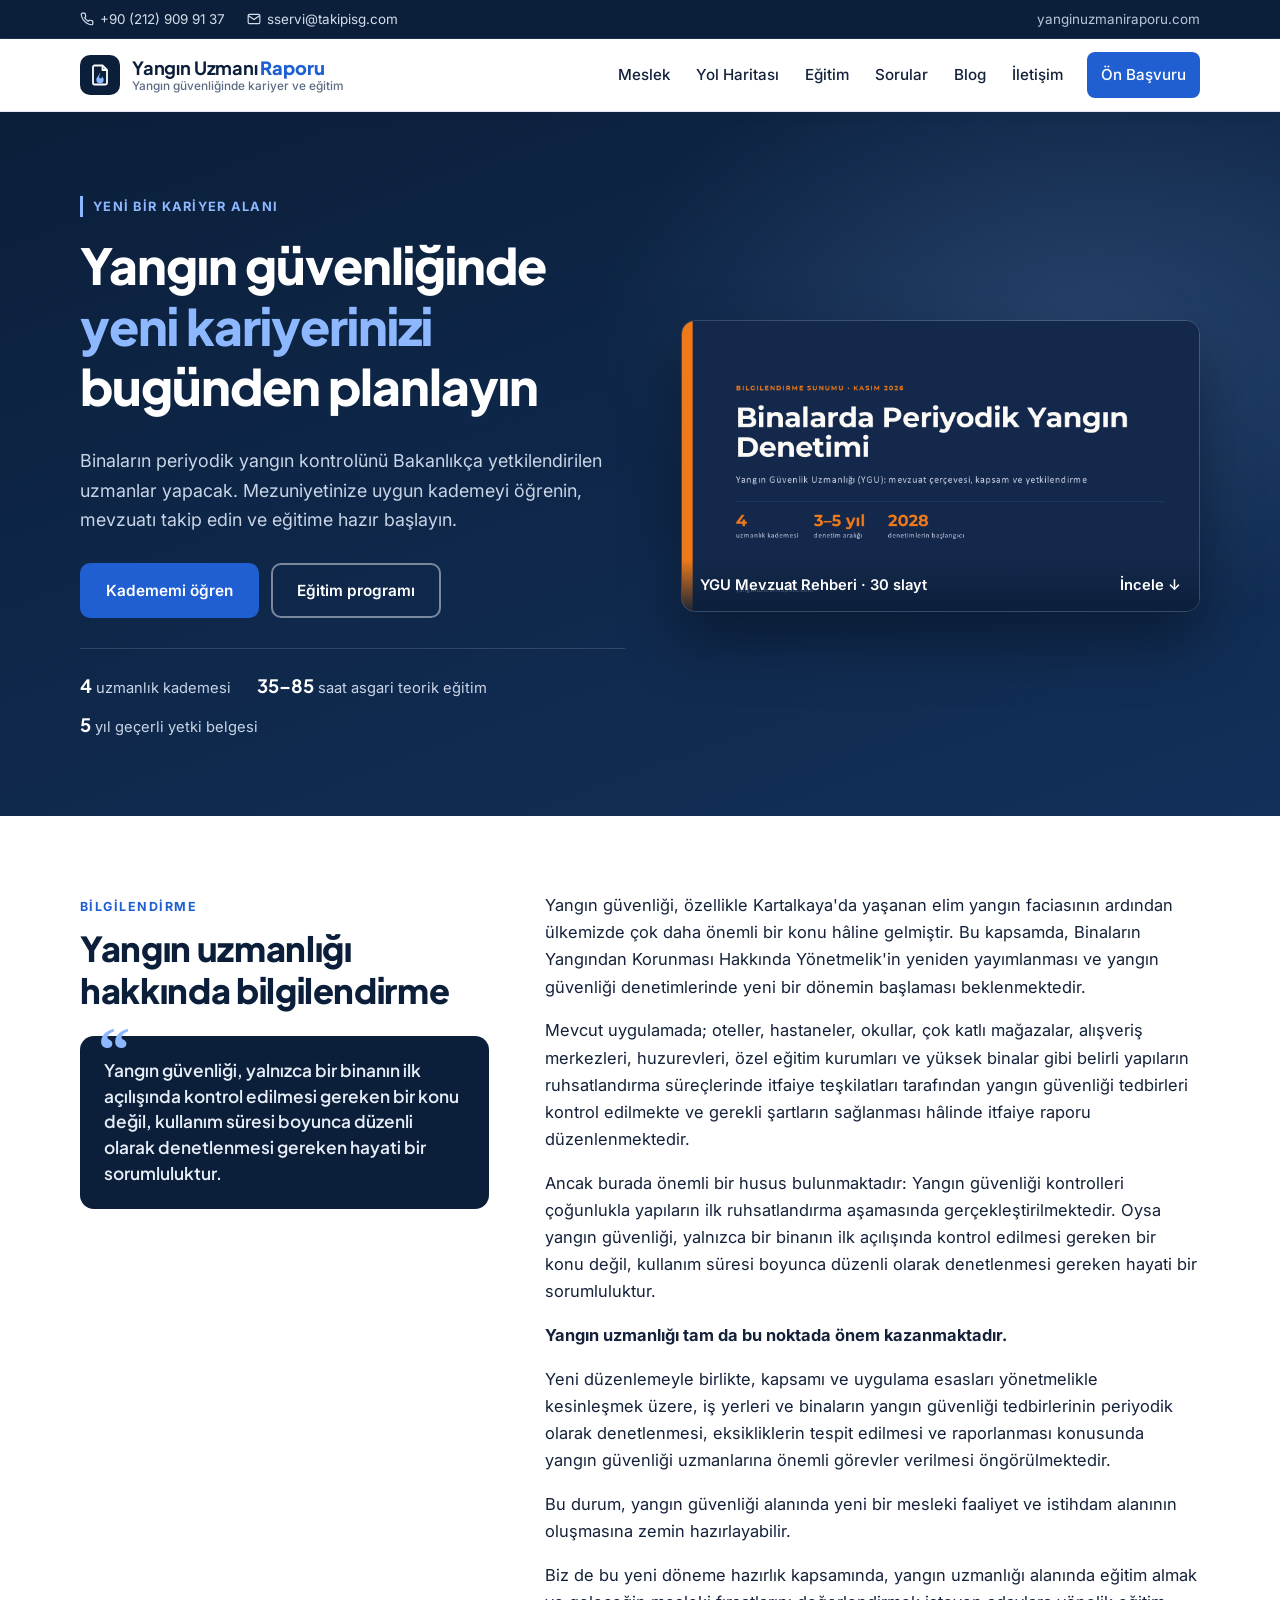
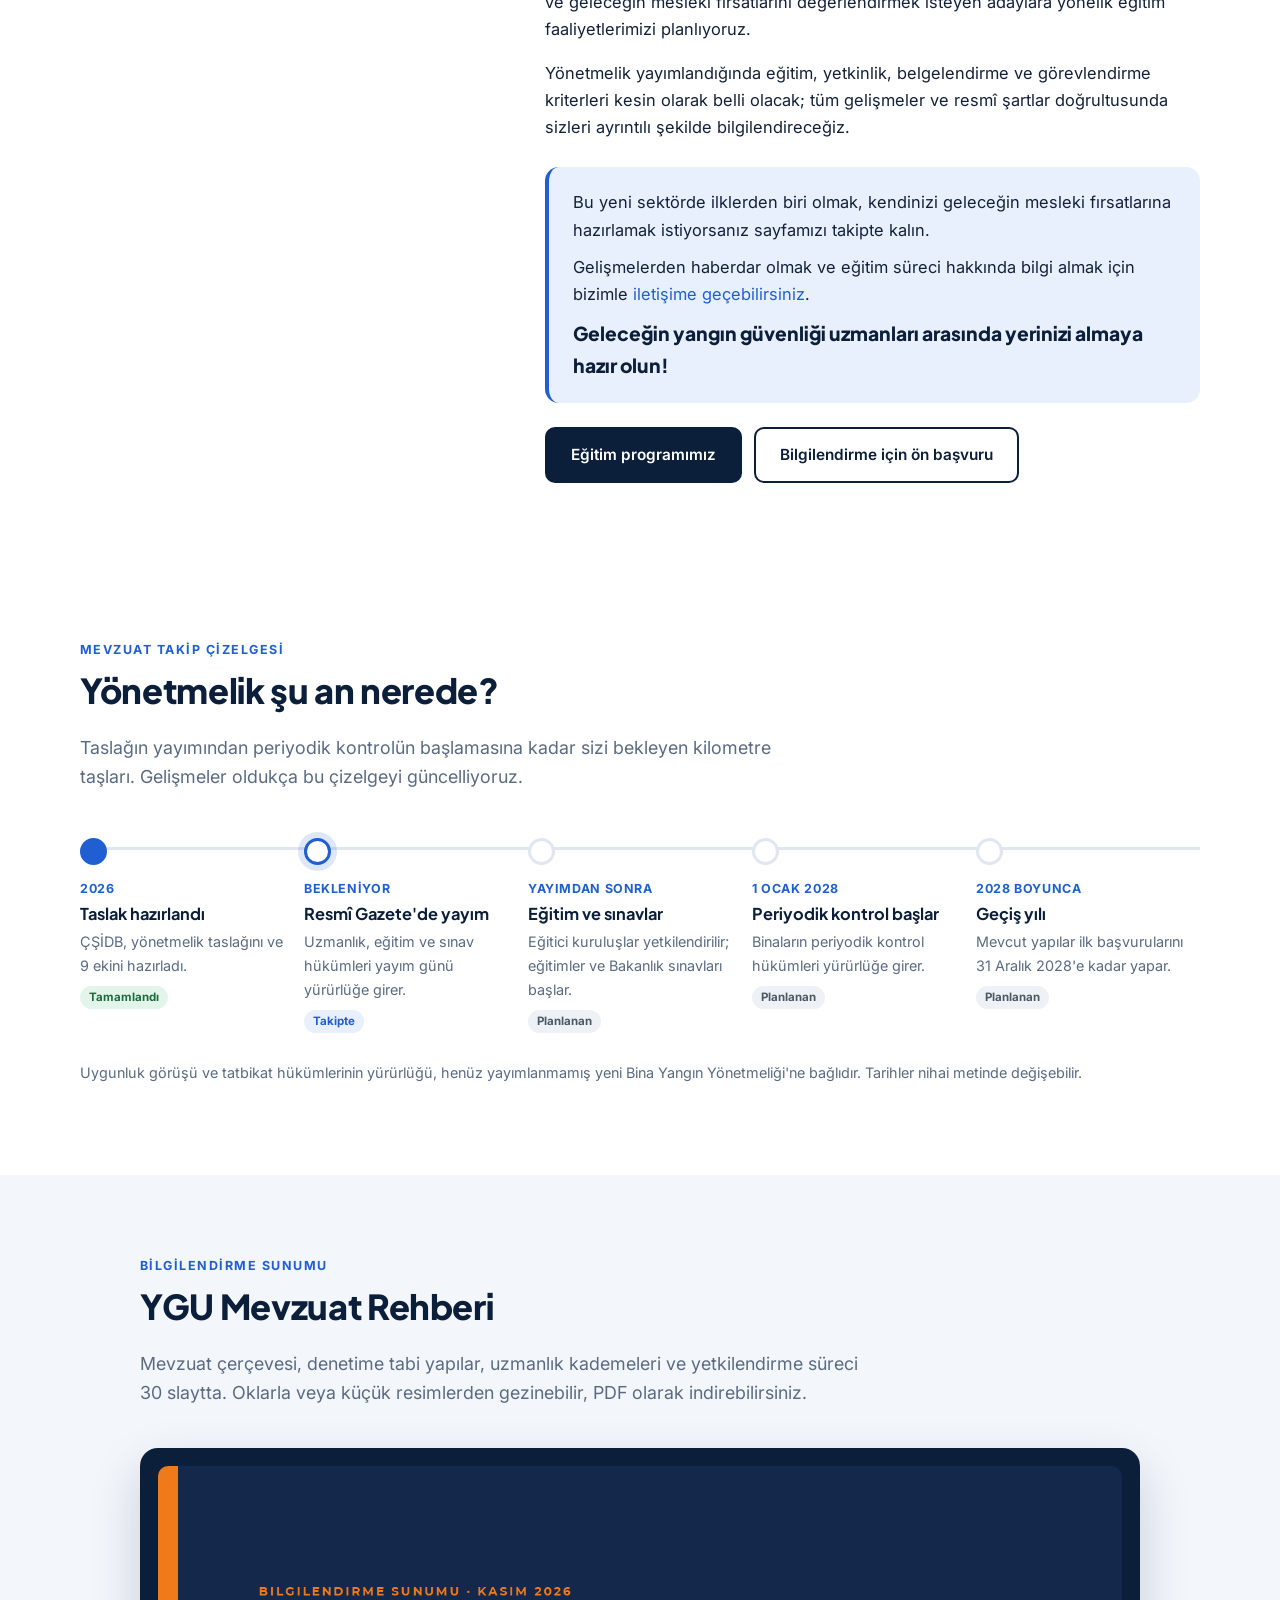
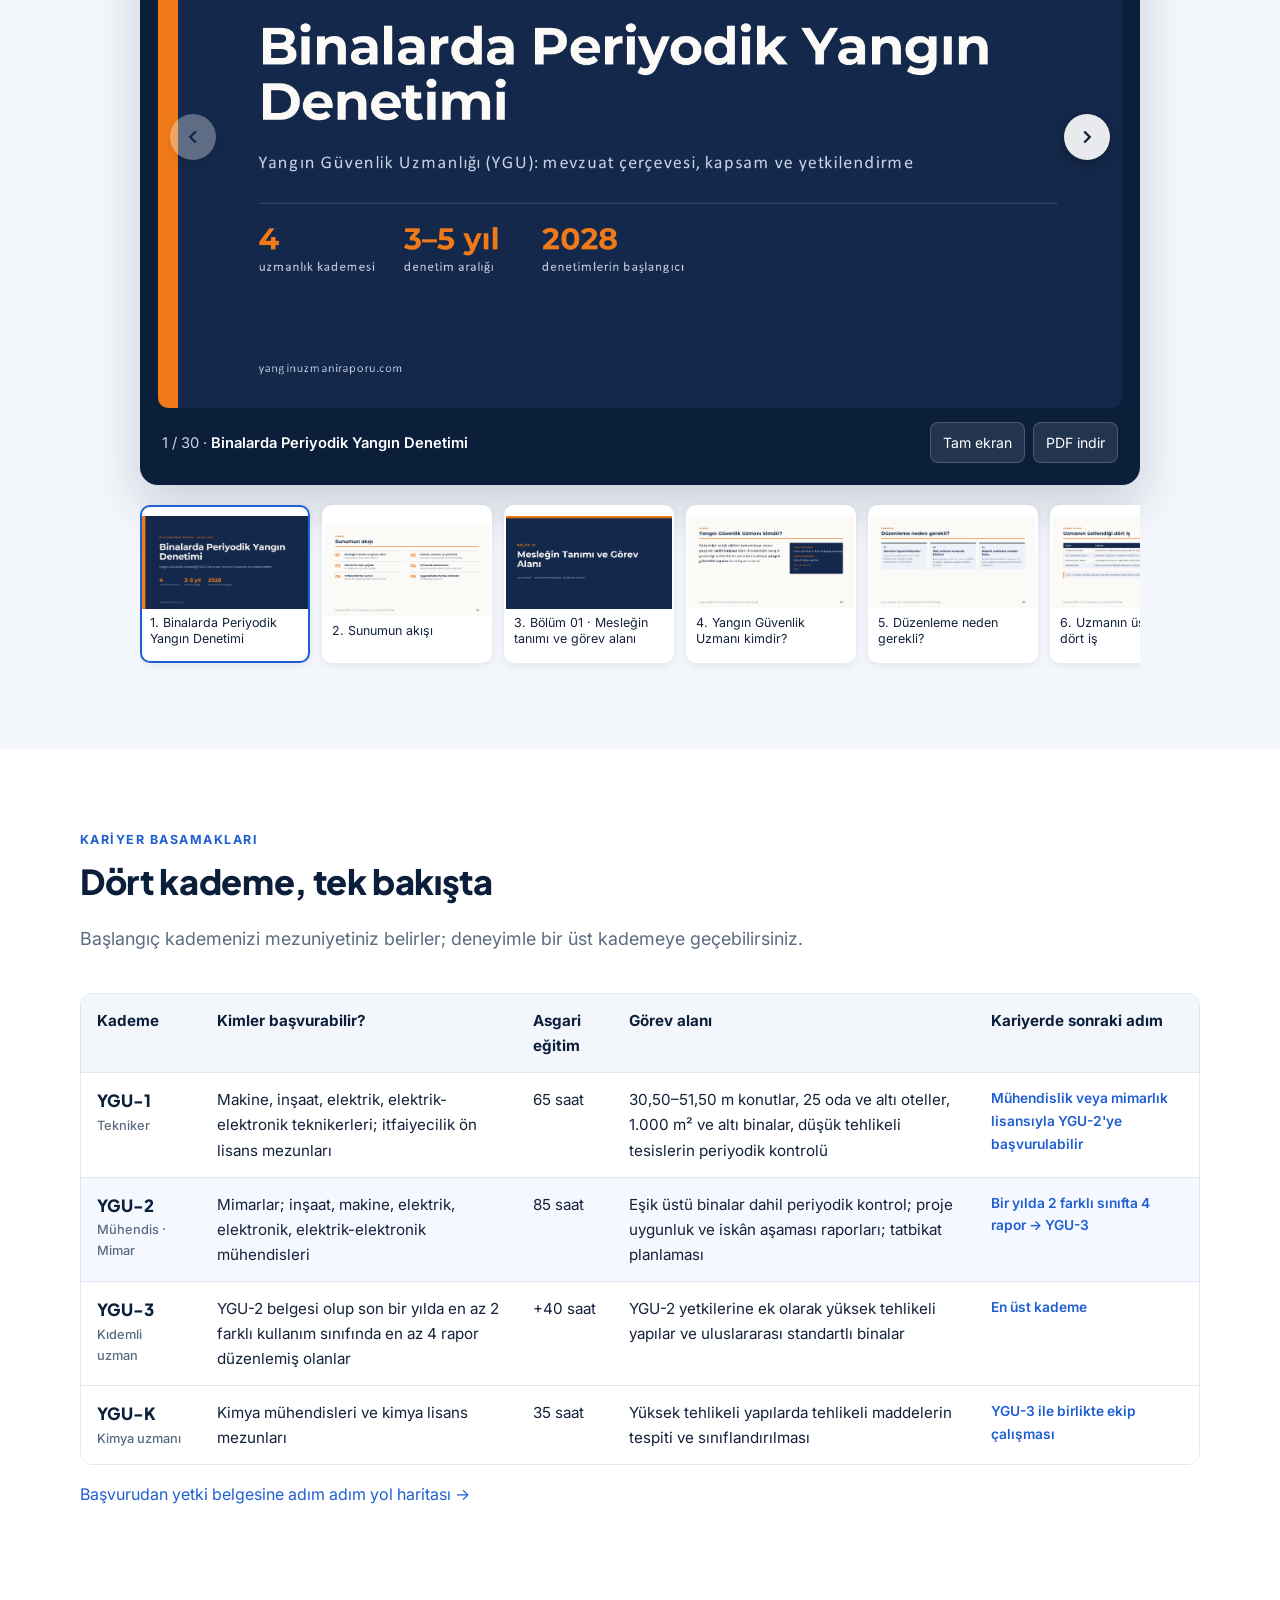
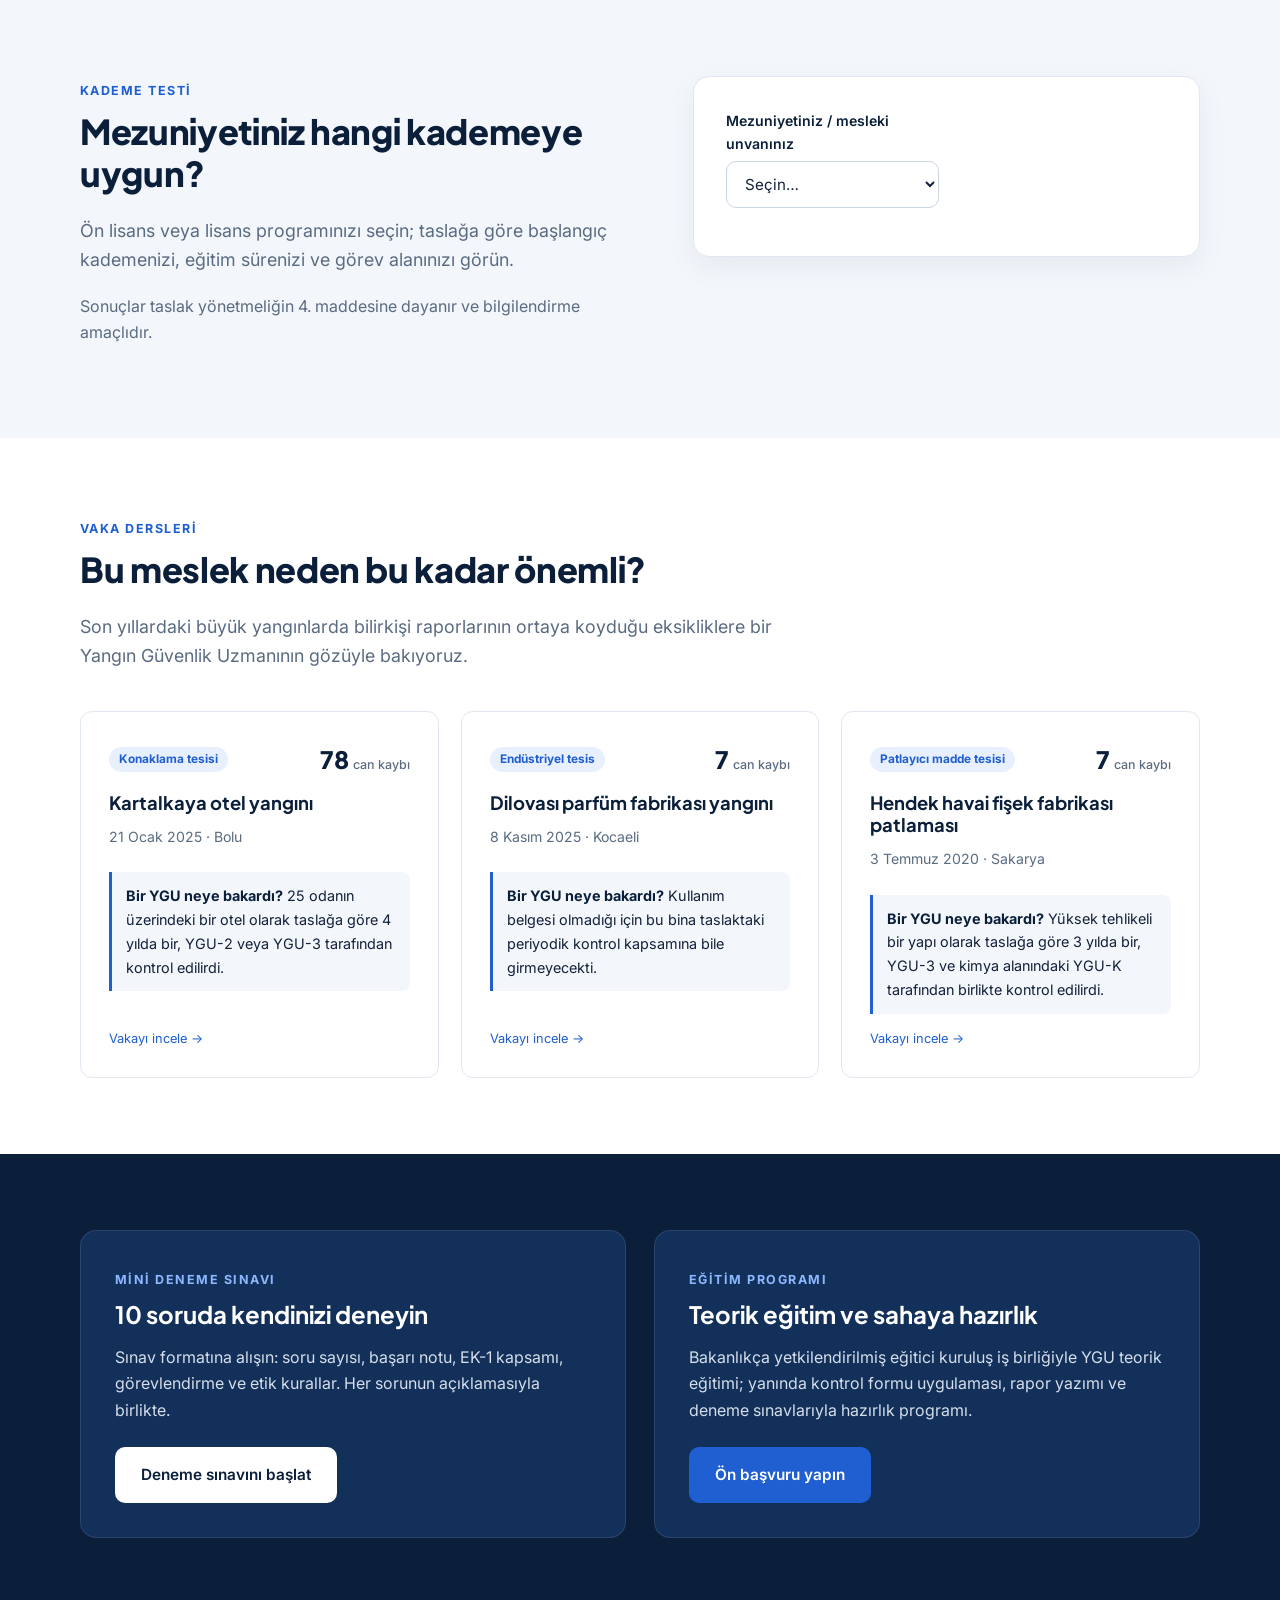
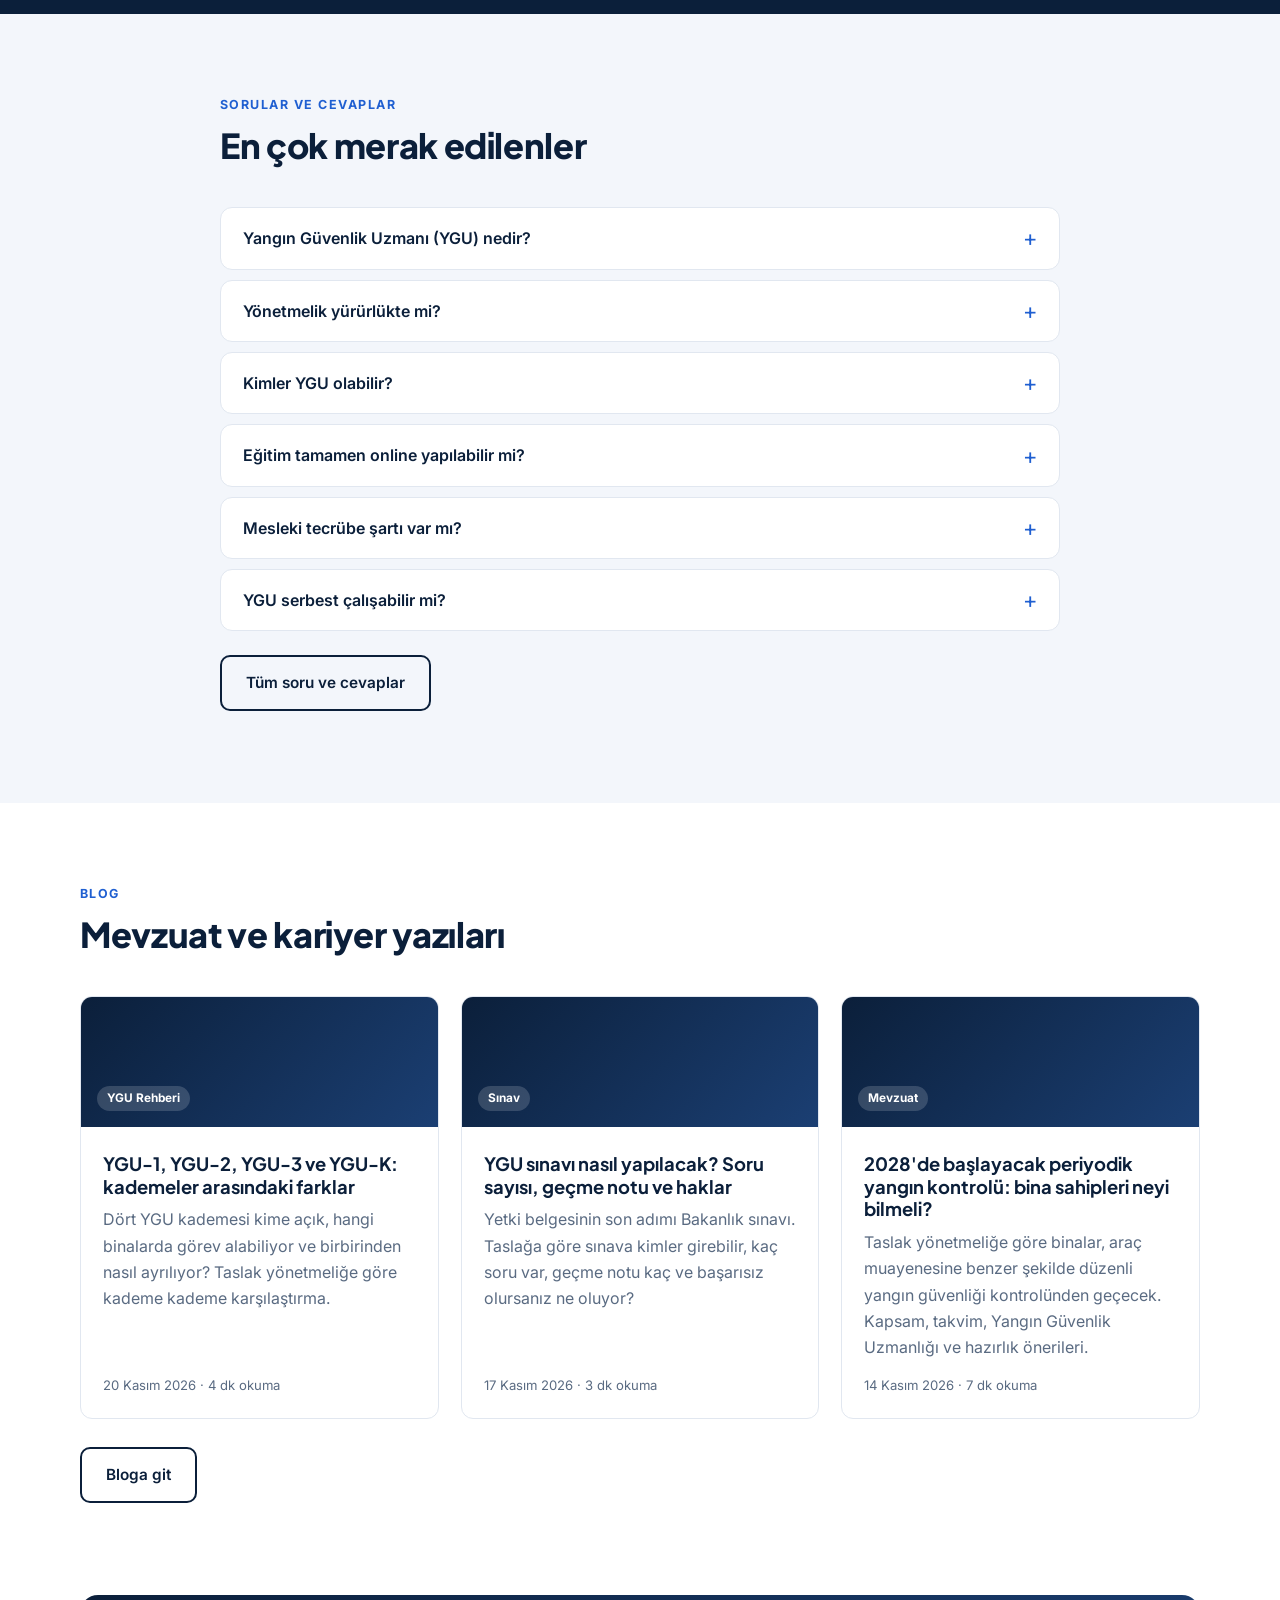
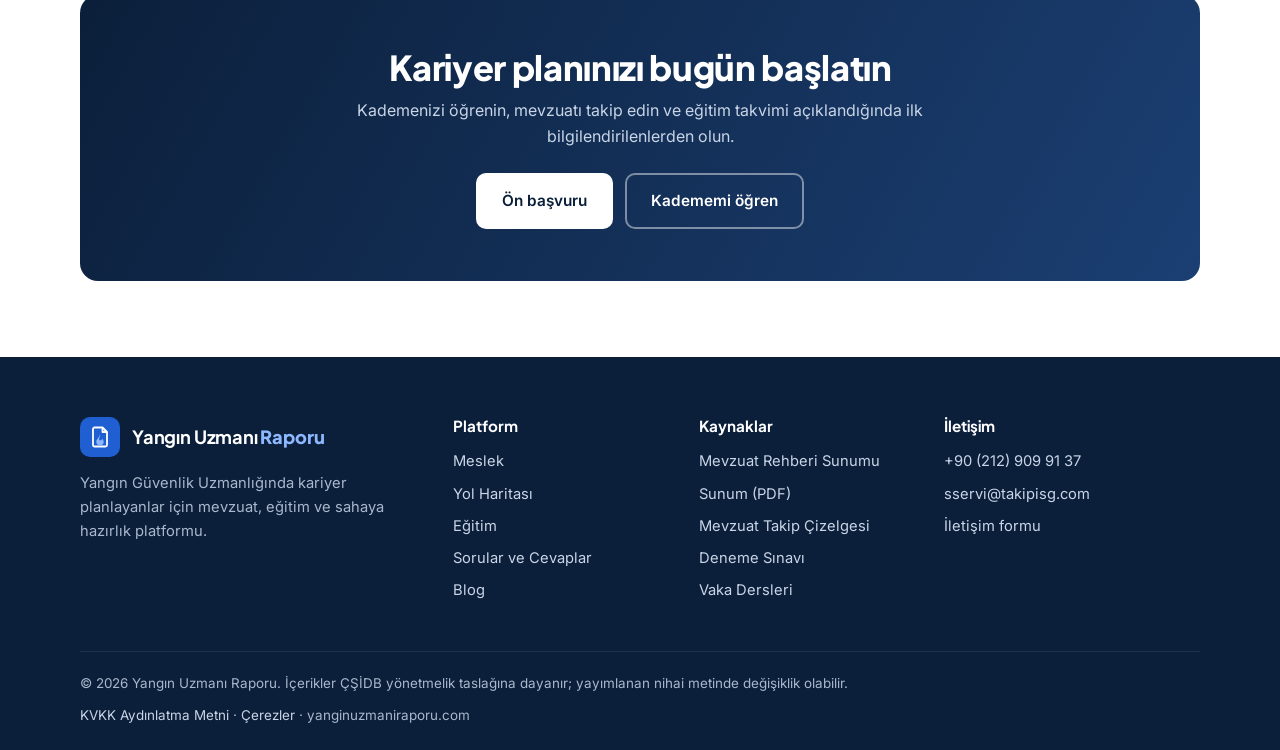
==== index.html @ 19a96a96 "Yangın Uzmanı Raporu sitesi: ilk yayın" ====
<!doctype html>
<html lang="tr">
<head>
  <meta charset="utf-8">
  <meta name="viewport" content="width=device-width, initial-scale=1">
  <title>Yangın Uzmanı Raporu | YGU Kariyer, Eğitim ve Mevzuat Platformu</title>
  <meta name="description" content="Yangın Güvenlik Uzmanlığında (YGU) kariyer planlayanlar için: mevzuat takip çizelgesi, kademe karşılaştırması, kademe testi, vaka dersleri, deneme sınavı ve eğitim programı.">
  <link rel="preconnect" href="https://fonts.googleapis.com">
  <link href="https://fonts.googleapis.com/css2?family=Inter:wght@400;500;600;700&display=swap" rel="stylesheet">
  <link rel="icon" href="assets/favicon.svg" type="image/svg+xml">
  <meta name="theme-color" content="#0b1f3a">
  <link rel="canonical" href="https://www.yanginuzmaniraporu.com/">
  <meta property="og:type" content="website">
  <meta property="og:site_name" content="Yangın Uzmanı Raporu">
  <meta property="og:locale" content="tr_TR">
  <meta property="og:title" content="Yangın Uzmanı Raporu | YGU Kariyer, Eğitim ve Mevzuat Platformu">
  <meta property="og:description" content="Yangın Güvenlik Uzmanlığında (YGU) kariyer planlayanlar için: mevzuat takip çizelgesi, kademe karşılaştırması, kademe testi, vaka dersleri, deneme sınavı ve eğitim programı.">
  <meta property="og:url" content="https://www.yanginuzmaniraporu.com/">
  <meta property="og:image" content="https://www.yanginuzmaniraporu.com/assets/og-image.png">
  <meta name="twitter:card" content="summary_large_image">
<link rel="stylesheet" href="assets/style.css">
</head>
<body>
<header id="site-header"></header>

<!-- GİRİŞ -->
<section class="hero-split">
  <div class="container">
    <div>
      <span class="kicker">Yeni bir kariyer alanı</span>
      <h1>Yangın güvenliğinde <em>yeni kariyerinizi</em> bugünden planlayın</h1>
      <p>Binaların periyodik yangın kontrolünü Bakanlıkça yetkilendirilen uzmanlar yapacak. Mezuniyetinize uygun kademeyi öğrenin, mevzuatı takip edin ve eğitime hazır başlayın.</p>
      <div class="hero-actions">
        <a class="btn btn-accent" href="#kademe-testi">Kadememi öğren</a>
        <a class="btn btn-ghost" href="egitim.html">Eğitim programı</a>
      </div>
      <div class="facts-inline">
        <span><b>4</b>uzmanlık kademesi</span>
        <span><b>35–85</b>saat asgari teorik eğitim</span>
        <span><b>5</b>yıl geçerli yetki belgesi</span>
      </div>
    </div>
    <a class="cover-card" href="#sunum" aria-label="Mevzuat Rehberi sunumuna git">
      <img src="sunum/slayt-01.png" alt="YGU Mevzuat Rehberi sunumunun kapak slaytı: Binalarda Periyodik Yangın Denetimi">
      <span class="cap"><span>YGU Mevzuat Rehberi · 30 slayt</span><span>İncele ↓</span></span>
    </a>
  </div>
</section>

<!-- BİLGİLENDİRME -->
<section class="section" id="bilgilendirme">
  <div class="container info-letter">
    <div class="info-side">
      <span class="eyebrow">Bilgilendirme</span>
      <h2>Yangın uzmanlığı hakkında bilgilendirme</h2>
      <blockquote>Yangın güvenliği, yalnızca bir binanın ilk açılışında kontrol edilmesi gereken bir konu değil, kullanım süresi boyunca düzenli olarak denetlenmesi gereken hayati bir sorumluluktur.</blockquote>
    </div>
    <div class="info-body">
      <p>Yangın güvenliği, özellikle Kartalkaya'da yaşanan elim yangın faciasının ardından ülkemizde çok daha önemli bir konu hâline gelmiştir. Bu kapsamda, Binaların Yangından Korunması Hakkında Yönetmelik'in yeniden yayımlanması ve yangın güvenliği denetimlerinde yeni bir dönemin başlaması beklenmektedir.</p>
      <p>Mevcut uygulamada; oteller, hastaneler, okullar, çok katlı mağazalar, alışveriş merkezleri, huzurevleri, özel eğitim kurumları ve yüksek binalar gibi belirli yapıların ruhsatlandırma süreçlerinde itfaiye teşkilatları tarafından yangın güvenliği tedbirleri kontrol edilmekte ve gerekli şartların sağlanması hâlinde itfaiye raporu düzenlenmektedir.</p>
      <p>Ancak burada önemli bir husus bulunmaktadır: Yangın güvenliği kontrolleri çoğunlukla yapıların ilk ruhsatlandırma aşamasında gerçekleştirilmektedir. Oysa yangın güvenliği, yalnızca bir binanın ilk açılışında kontrol edilmesi gereken bir konu değil, kullanım süresi boyunca düzenli olarak denetlenmesi gereken hayati bir sorumluluktur.</p>
      <p><strong>Yangın uzmanlığı tam da bu noktada önem kazanmaktadır.</strong></p>
      <p>Yeni düzenlemeyle birlikte, kapsamı ve uygulama esasları yönetmelikle kesinleşmek üzere, iş yerleri ve binaların yangın güvenliği tedbirlerinin periyodik olarak denetlenmesi, eksikliklerin tespit edilmesi ve raporlanması konusunda yangın güvenliği uzmanlarına önemli görevler verilmesi öngörülmektedir.</p>
      <p>Bu durum, yangın güvenliği alanında yeni bir mesleki faaliyet ve istihdam alanının oluşmasına zemin hazırlayabilir.</p>
      <p>Biz de bu yeni döneme hazırlık kapsamında, yangın uzmanlığı alanında eğitim almak ve geleceğin mesleki fırsatlarını değerlendirmek isteyen adaylara yönelik eğitim faaliyetlerimizi planlıyoruz.</p>
      <p>Yönetmelik yayımlandığında eğitim, yetkinlik, belgelendirme ve görevlendirme kriterleri kesin olarak belli olacak; tüm gelişmeler ve resmî şartlar doğrultusunda sizleri ayrıntılı şekilde bilgilendireceğiz.</p>
      <div class="info-closing">
        <p>Bu yeni sektörde ilklerden biri olmak, kendinizi geleceğin mesleki fırsatlarına hazırlamak istiyorsanız sayfamızı takipte kalın.</p>
        <p>Gelişmelerden haberdar olmak ve eğitim süreci hakkında bilgi almak için bizimle <a href="iletisim.html">iletişime geçebilirsiniz</a>.</p>
        <p class="slogan">Geleceğin yangın güvenliği uzmanları arasında yerinizi almaya hazır olun!</p>
      </div>
      <div class="hero-actions" style="justify-content:flex-start;margin-top:24px">
        <a class="btn btn-primary" href="egitim.html">Eğitim programımız</a>
        <a class="btn btn-outline" href="egitim.html#on-basvuru">Bilgilendirme için ön başvuru</a>
      </div>
    </div>
  </div>
</section>

<!-- MEVZUAT TAKİBİ -->
<section class="section" id="takvim">
  <div class="container">
    <div class="section-head"><span class="eyebrow">Mevzuat takip çizelgesi</span><h2>Yönetmelik şu an nerede?</h2>
      <p class="lead">Taslağın yayımından periyodik kontrolün başlamasına kadar sizi bekleyen kilometre taşları. Gelişmeler oldukça bu çizelgeyi güncelliyoruz.</p></div>
    <div id="takvim-track"></div>
    <p style="margin-top:28px;font-size:.9rem;color:var(--muted)">Uygunluk görüşü ve tatbikat hükümlerinin yürürlüğü, henüz yayımlanmamış yeni Bina Yangın Yönetmeliği'ne bağlıdır. Tarihler nihai metinde değişebilir.</p>
  </div>
</section>

<!-- SUNUM -->
<section class="section soft" id="sunum">
  <div class="container" style="max-width:1040px">
    <div class="section-head"><span class="eyebrow">Bilgilendirme sunumu</span><h2>YGU Mevzuat Rehberi</h2>
      <p class="lead">Mevzuat çerçevesi, denetime tabi yapılar, uzmanlık kademeleri ve yetkilendirme süreci 30 slaytta. Oklarla veya küçük resimlerden gezinebilir, PDF olarak indirebilirsiniz.</p></div>
    <div id="sunum-viewer"></div>
  </div>
</section>

<!-- KADEMELER -->
<section class="section" id="kademeler">
  <div class="container">
    <div class="section-head"><span class="eyebrow">Kariyer basamakları</span><h2>Dört kademe, tek bakışta</h2>
      <p class="lead">Başlangıç kademenizi mezuniyetiniz belirler; deneyimle bir üst kademeye geçebilirsiniz.</p></div>
    <div class="table-wrap">
      <table class="compare">
        <thead><tr><th>Kademe</th><th>Kimler başvurabilir?</th><th>Asgari eğitim</th><th>Görev alanı</th><th>Kariyerde sonraki adım</th></tr></thead>
        <tbody>
          <tr><td>YGU-1<small>Tekniker</small></td><td>Makine, inşaat, elektrik, elektrik-elektronik teknikerleri; itfaiyecilik ön lisans mezunları</td><td>65 saat</td><td>30,50–51,50 m konutlar, 25 oda ve altı oteller, 1.000 m² ve altı binalar, düşük tehlikeli tesislerin periyodik kontrolü</td><td class="next-step">Mühendislik veya mimarlık lisansıyla YGU-2'ye başvurulabilir</td></tr>
          <tr class="hl"><td>YGU-2<small>Mühendis · Mimar</small></td><td>Mimarlar; inşaat, makine, elektrik, elektronik, elektrik-elektronik mühendisleri</td><td>85 saat</td><td>Eşik üstü binalar dahil periyodik kontrol; proje uygunluk ve iskân aşaması raporları; tatbikat planlaması</td><td class="next-step">Bir yılda 2 farklı sınıfta 4 rapor → YGU-3</td></tr>
          <tr><td>YGU-3<small>Kıdemli uzman</small></td><td>YGU-2 belgesi olup son bir yılda en az 2 farklı kullanım sınıfında en az 4 rapor düzenlemiş olanlar</td><td>+40 saat</td><td>YGU-2 yetkilerine ek olarak yüksek tehlikeli yapılar ve uluslararası standartlı binalar</td><td class="next-step">En üst kademe</td></tr>
          <tr><td>YGU-K<small>Kimya uzmanı</small></td><td>Kimya mühendisleri ve kimya lisans mezunları</td><td>35 saat</td><td>Yüksek tehlikeli yapılarda tehlikeli maddelerin tespiti ve sınıflandırılması</td><td class="next-step">YGU-3 ile birlikte ekip çalışması</td></tr>
        </tbody>
      </table>
    </div>
    <p style="margin-top:16px"><a href="yol-haritasi.html">Başvurudan yetki belgesine adım adım yol haritası →</a></p>
  </div>
</section>

<!-- KADEME TESTİ -->
<section class="section soft" id="kademe-testi">
  <div class="container split" style="align-items:start">
    <div>
      <span class="eyebrow">Kademe testi</span>
      <h2>Mezuniyetiniz hangi kademeye uygun?</h2>
      <p class="lead">Ön lisans veya lisans programınızı seçin; taslağa göre başlangıç kademenizi, eğitim sürenizi ve görev alanınızı görün.</p>
      <p style="color:var(--muted)">Sonuçlar taslak yönetmeliğin 4. maddesine dayanır ve bilgilendirme amaçlıdır.</p>
    </div>
    <div class="tool" id="ygu-test"></div>
  </div>
</section>

<!-- VAKA DERSLERİ -->
<section class="section" id="vakalar">
  <div class="container">
    <div class="section-head"><span class="eyebrow">Vaka dersleri</span><h2>Bu meslek neden bu kadar önemli?</h2>
      <p class="lead">Son yıllardaki büyük yangınlarda bilirkişi raporlarının ortaya koyduğu eksikliklere bir Yangın Güvenlik Uzmanının gözüyle bakıyoruz.</p></div>
    <div class="grid grid-3" id="vaka-list"></div>
  </div>
</section>

<!-- DENEME SINAVI + EĞİTİM -->
<section class="section dark" id="egitim">
  <div class="container">
    <div class="grid grid-2" style="gap:28px">
      <div class="panel" style="background:var(--navy-2);border:1px solid rgba(255,255,255,.1)">
        <span class="eyebrow">Mini deneme sınavı</span>
        <h3 style="font-size:1.5rem">10 soruda kendinizi deneyin</h3>
        <p>Sınav formatına alışın: soru sayısı, başarı notu, EK-1 kapsamı, görevlendirme ve etik kurallar. Her sorunun açıklamasıyla birlikte.</p>
        <a class="btn btn-white" href="egitim.html#deneme" style="margin-top:8px">Deneme sınavını başlat</a>
      </div>
      <div class="panel" style="background:var(--navy-2);border:1px solid rgba(255,255,255,.1)">
        <span class="eyebrow">Eğitim programı</span>
        <h3 style="font-size:1.5rem">Teorik eğitim ve sahaya hazırlık</h3>
        <p><span data-ortak></span> iş birliğiyle YGU teorik eğitimi; yanında kontrol formu uygulaması, rapor yazımı ve deneme sınavlarıyla hazırlık programı.</p>
        <a class="btn btn-accent" href="egitim.html#on-basvuru" style="margin-top:8px">Ön başvuru yapın</a>
      </div>
    </div>
  </div>
</section>

<!-- SORULAR -->
<section class="section soft" id="sorular">
  <div class="container" style="max-width:880px">
    <div class="section-head"><span class="eyebrow">Sorular ve cevaplar</span><h2>En çok merak edilenler</h2></div>
    <div id="home-sss"></div>
    <p style="margin-top:24px"><a class="btn btn-outline" href="sorular.html">Tüm soru ve cevaplar</a></p>
  </div>
</section>

<!-- BLOG -->
<section class="section">
  <div class="container">
    <div class="section-head"><span class="eyebrow">Blog</span><h2>Mevzuat ve kariyer yazıları</h2></div>
    <div class="grid grid-3" id="home-blog"></div>
    <p style="margin-top:28px"><a class="btn btn-outline" href="blog.html">Bloga git</a></p>
  </div>
</section>

<!-- KAPANIŞ -->
<section class="section" style="padding-top:0">
  <div class="container">
    <div class="cta">
      <h2>Kariyer planınızı bugün başlatın</h2>
      <p>Kademenizi öğrenin, mevzuatı takip edin ve eğitim takvimi açıklandığında ilk bilgilendirilenlerden olun.</p>
      <div class="hero-actions"><a class="btn btn-white" href="egitim.html#on-basvuru">Ön başvuru</a><a class="btn btn-ghost" href="#kademe-testi">Kadememi öğren</a></div>
    </div>
  </div>
</section>

<footer id="site-footer"></footer>
<script src="data/blog.js"></script>
<script src="data/sss.js"></script>
<script src="data/vakalar.js"></script>
<script src="assets/main.js"></script>
<script src="assets/tools.js"></script>
<script src="assets/sunum.js"></script>
<script>
  document.addEventListener("DOMContentLoaded", () => {
    renderTakvim("takvim-track");
    initSunum("sunum-viewer");
    initYguTest("ygu-test");
    renderVakalar("vaka-list", { kisa: true });
    renderSSS("home-sss", window.SSS.slice(0, 6));
    renderList({ data: window.BLOG, target: "home-blog", link: "yazi.html", limit: 3 });
  });
</script>
</body>
</html>
---- assets/style.css ----
@import url("https://fonts.googleapis.com/css2?family=Plus+Jakarta+Sans:wght@600;700;800&display=swap");
/* =========================================================
   Renk paleti: lacivert ve beyaz ağırlıklı
   ========================================================= */
:root {
  --font-head: "Plus Jakarta Sans", "Inter", system-ui, sans-serif;
  --navy: #0b1f3a;
  --navy-2: #12305a;
  --navy-3: #1b3f73;
  --accent: #1f5fd1;        /* vurgu mavisi: buton, bağlantı */
  --accent-2: #8db7ff;      /* koyu zeminde açık vurgu */
  --accent-soft: #e8f0fd;   /* açık zeminde etiket/ikon arka planı */
  --ink: #14213a;
  --muted: #5a6b82;
  --line: #e1e7f0;
  --bg: #ffffff;
  --bg-soft: #f3f6fb;
  --radius: 12px;
  --max: 1160px;
  --font: "Inter", system-ui, -apple-system, "Segoe UI", Roboto, sans-serif;
  /* eski sayfalarla uyumluluk */
  --fire: var(--accent);
  --fire-2: var(--accent-2);
}

* { box-sizing: border-box; }
html { scroll-behavior: smooth; }
body { margin: 0; font-family: var(--font); color: var(--ink); background: var(--bg); line-height: 1.65; font-size: 16px; }
img { max-width: 100%; display: block; }
a { color: var(--accent); text-decoration: none; }
a:hover { text-decoration: underline; }
h1, h2, h3, h4 { line-height: 1.22; margin: 0 0 .6em; color: var(--navy); font-family: var(--font-head); font-weight: 800; }
h3, h4 { font-weight: 700; }
h1 { font-size: clamp(2rem, 4.8vw, 3.3rem); letter-spacing: -.02em; }
h2 { font-size: clamp(1.5rem, 3vw, 2.15rem); letter-spacing: -.01em; }
h3 { font-size: 1.15rem; }
p { margin: 0 0 1em; }

.container { width: 100%; max-width: var(--max); margin: 0 auto; padding: 0 20px; }
.section { padding: 76px 0; scroll-margin-top: 80px; }
.section.soft { background: var(--bg-soft); }
.section.dark { background: var(--navy); color: #d5deea; }
.section.dark h2, .section.dark h3 { color: #fff; }
.section-head { max-width: 740px; margin-bottom: 40px; }
.section-head.center { margin-left: auto; margin-right: auto; text-align: center; }
.eyebrow { display: inline-block; font-size: .78rem; font-weight: 700; letter-spacing: .12em; text-transform: uppercase; color: var(--accent); margin-bottom: 10px; }
.section.dark .eyebrow, .hero .eyebrow, .page-hero .eyebrow { color: var(--accent-2); }
.lead { font-size: 1.12rem; color: var(--muted); }
.section.dark .lead { color: #b9c6d8; }

/* Duyuru şeridi ve üst çubuk */
.announce { background: var(--accent); color: #fff; font-size: .88rem; text-align: center; padding: 8px 40px; position: relative; }
.announce a { color: #fff; font-weight: 700; text-decoration: underline; }
.announce button { position: absolute; right: 12px; top: 50%; transform: translateY(-50%); background: none; border: 0; color: #fff; font-size: 1.1rem; cursor: pointer; }
.topbar { background: var(--navy); color: #b9c6d8; font-size: .84rem; border-bottom: 1px solid rgba(255,255,255,.08); }
.topbar .container { display: flex; gap: 22px; justify-content: space-between; align-items: center; height: 38px; }
.topbar a { color: #d5deea; }
.topbar .left { display: flex; gap: 22px; }
@media (max-width: 640px) { .topbar .hide-sm { display: none; } }

/* Header */
.site-header { position: sticky; top: 0; z-index: 50; background: #fff; border-bottom: 1px solid var(--line); box-shadow: 0 2px 12px rgba(11,31,58,.04); }
.site-header .container { display: flex; align-items: center; justify-content: space-between; height: 72px; }
.brand { display: flex; align-items: center; gap: 12px; color: var(--navy); font-weight: 800; font-size: 1.08rem; line-height: 1.2; }
.brand:hover { text-decoration: none; }
.brand-mark { width: 40px; height: 40px; border-radius: 10px; display: grid; place-items: center; background: var(--navy); flex: none; }
.brand small { display: block; font-weight: 500; font-size: .74rem; color: var(--muted); font-family: var(--font); letter-spacing: 0; }
.wordmark { font-family: var(--font-head); font-weight: 700; font-size: 1.14rem; letter-spacing: -.01em; }
.wordmark b { font-weight: 800; color: var(--accent); }
.site-footer .wordmark b { color: var(--accent-2); }
.nav { display: flex; gap: 2px; align-items: center; }
.nav a { color: var(--ink); padding: 8px 12px; border-radius: 8px; font-size: .95rem; font-weight: 500; white-space: nowrap; }
.nav a:hover { background: var(--bg-soft); text-decoration: none; }
.nav a.active { color: var(--accent); background: var(--accent-soft); }
.nav .btn { margin-left: 10px; color: #fff; }
.nav .btn:hover { background: var(--navy-2); }
.nav-toggle { display: none; background: none; border: 0; color: var(--navy); padding: 8px; cursor: pointer; }
@media (max-width: 980px) {
  .nav-toggle { display: block; }
  .nav { display: none; position: absolute; top: 72px; left: 0; right: 0; flex-direction: column; align-items: stretch; background: #fff; padding: 12px 20px 20px; gap: 2px; border-bottom: 1px solid var(--line); box-shadow: 0 12px 24px rgba(11,31,58,.08); }
  .nav.open { display: flex; }
  .nav .btn { margin: 8px 0 0; text-align: center; }
}

/* Buttons */
.btn { display: inline-block; padding: 13px 24px; border-radius: 10px; font-weight: 600; font-size: .96rem; border: 2px solid transparent; cursor: pointer; transition: .15s; font-family: inherit; text-align: center; }
.btn:hover { text-decoration: none; transform: translateY(-1px); }
.btn-primary { background: var(--navy); color: #fff !important; }
.btn-primary:hover { background: var(--navy-3); }
.btn-accent { background: var(--accent); color: #fff !important; }
.btn-accent:hover { background: #184fb0; }
.btn-white { background: #fff; color: var(--navy) !important; }
.btn-ghost { border-color: rgba(255,255,255,.45); color: #fff !important; background: transparent; }
.btn-ghost:hover { border-color: #fff; }
.btn-outline { border-color: var(--navy); color: var(--navy) !important; background: transparent; }

/* Hero */
.hero { position: relative; color: #fff; overflow: hidden; text-align: center;
  background: radial-gradient(900px 420px at 50% -10%, rgba(141,183,255,.22), transparent 70%), linear-gradient(180deg, var(--navy) 0%, var(--navy-2) 100%);
  padding: 96px 0 88px; }
.hero h1 { color: #fff; max-width: 860px; margin-left: auto; margin-right: auto; }
.hero h1 span { color: var(--accent-2); display: block; }
.hero p { color: #c9d5e6; font-size: 1.15rem; max-width: 680px; margin-left: auto; margin-right: auto; }
.pill { display: inline-flex; align-items: center; gap: 8px; border: 1px solid rgba(255,255,255,.25); background: rgba(255,255,255,.06); color: #dbe5f3; border-radius: 99px; padding: 6px 16px; font-size: .85rem; margin-bottom: 22px; }
.pill i { width: 8px; height: 8px; border-radius: 50%; background: #5ad19a; display: inline-block; }
.hero-actions { display: flex; gap: 12px; flex-wrap: wrap; margin-top: 28px; justify-content: center; }
.stats { display: grid; grid-template-columns: repeat(4, 1fr); gap: 16px; margin: 56px auto 0; max-width: 900px; }
.stats div { background: rgba(255,255,255,.06); border: 1px solid rgba(255,255,255,.12); border-radius: 14px; padding: 18px 12px; }
.stats strong { display: block; font-size: 1.9rem; color: #fff; line-height: 1.1; }
.stats span { font-size: .85rem; color: #b9c6d8; }
@media (max-width: 720px) { .stats { grid-template-columns: repeat(2, 1fr); } .hero { padding: 64px 0; } }

.page-hero { background: linear-gradient(180deg, var(--navy) 0%, var(--navy-2) 100%); color: #fff; padding: 60px 0 54px; }
.page-hero h1 { color: #fff; font-size: clamp(1.8rem, 4vw, 2.6rem); }
.page-hero p { color: #c9d5e6; max-width: 720px; margin: 0; }
.crumbs { font-size: .85rem; color: #93a6c1; margin-bottom: 12px; }
.crumbs a { color: #c9d5e6; }

/* Grid & cards */
.grid { display: grid; gap: 22px; }
.grid-2 { grid-template-columns: repeat(2, 1fr); }
.grid-3 { grid-template-columns: repeat(3, 1fr); }
.grid-4 { grid-template-columns: repeat(4, 1fr); }
@media (max-width: 960px) { .grid-3, .grid-4 { grid-template-columns: repeat(2, 1fr); } }
@media (max-width: 640px) { .grid-2, .grid-3, .grid-4 { grid-template-columns: 1fr; } }
.card { background: #fff; border: 1px solid var(--line); border-radius: var(--radius); padding: 28px; transition: .2s; }
.card:hover { border-color: #c5d5ee; box-shadow: 0 12px 30px rgba(11,31,58,.07); }
.card p { color: var(--muted); margin-bottom: 0; }
.card ul { margin: 12px 0 0; padding-left: 18px; color: var(--muted); }
.card ul li { margin-bottom: 5px; }
.icon { width: 48px; height: 48px; border-radius: 12px; display: grid; place-items: center; background: var(--accent-soft); color: var(--accent); margin-bottom: 16px; }
.icon svg { width: 24px; height: 24px; }
.tag { display: inline-block; font-size: .74rem; font-weight: 700; padding: 3px 10px; border-radius: 99px; background: var(--accent-soft); color: var(--accent); margin-right: 6px; }
.tag.navy { background: var(--navy); color: #fff; }
.tag.gray { background: #eef1f5; color: #4b5866; }

/* Adımlar */
.step-card { position: relative; padding-top: 34px; }
.step-no { position: absolute; top: -18px; left: 24px; width: 40px; height: 40px; border-radius: 50%; background: var(--navy); color: #fff; font-weight: 800; display: grid; place-items: center; box-shadow: 0 0 0 6px var(--bg-soft); }
.step-card .tag { margin-top: 12px; }

/* Seviye kartları */
.level { display: flex; flex-direction: column; border-top: 4px solid var(--navy); }
.level.featured { border-top-color: var(--accent); box-shadow: 0 14px 34px rgba(31,95,209,.12); }
.level .lv { font-size: 1.7rem; font-weight: 800; color: var(--navy); line-height: 1; }
.level.featured .lv { color: var(--accent); }
.level h3 { margin: 6px 0 4px; }
.level .who { font-size: .9rem; color: var(--muted); margin-bottom: 10px; }
.level .label { font-size: .74rem; font-weight: 700; letter-spacing: .08em; text-transform: uppercase; color: var(--navy); margin-top: 8px; }
.level .hours { margin-top: auto; padding-top: 16px; font-size: .86rem; font-weight: 700; color: var(--navy); }
.level .warn { font-size: .84rem; background: #fff8e6; border: 1px solid #f1dfa6; border-radius: 8px; padding: 8px 10px; margin-top: 10px; color: #6b5a1f; }

/* Bina kartları */
.bld .period { display: inline-block; font-weight: 700; font-size: .85rem; color: var(--navy); background: var(--bg-soft); border-radius: 99px; padding: 4px 12px; margin: 10px 0 8px; }
.bld .rule { font-size: .9rem; color: var(--ink); border-top: 1px dashed var(--line); padding-top: 8px; margin-top: 8px; }

/* Split / panel */
.split { display: grid; grid-template-columns: 1.1fr 1fr; gap: 56px; align-items: center; }
@media (max-width: 860px) { .split { grid-template-columns: 1fr; gap: 32px; } }
.panel { background: var(--navy); color: #d5deea; border-radius: 16px; padding: 34px; }
.panel h3 { color: #fff; }
.check-list { list-style: none; padding: 0; margin: 0; }
.check-list li { padding: 10px 0 10px 34px; position: relative; border-bottom: 1px solid var(--line); }
.panel .check-list li { border-color: rgba(255,255,255,.1); }
.check-list li::before { content: ""; position: absolute; left: 0; top: 13px; width: 20px; height: 20px; border-radius: 50%;
  background: var(--accent) url("data:image/svg+xml,%3Csvg xmlns='http://www.w3.org/2000/svg' viewBox='0 0 24 24' fill='none' stroke='white' stroke-width='3'%3E%3Cpath d='M5 12l5 5L20 7'/%3E%3C/svg%3E") center/12px no-repeat; }

/* Tablo */
.table-wrap { overflow-x: auto; border: 1px solid var(--line); border-radius: var(--radius); }
table { width: 100%; border-collapse: collapse; font-size: .95rem; background: #fff; }
th, td { text-align: left; padding: 14px 16px; border-bottom: 1px solid var(--line); vertical-align: top; }
th { background: var(--bg-soft); color: var(--navy); font-weight: 700; }
tr:last-child td { border-bottom: 0; }

/* Not kutusu */
.note { background: #f1f6ff; border: 1px solid #cfe0fb; border-radius: 10px; padding: 14px 18px; font-size: .92rem; color: var(--ink); }

/* Formlar */
form .row { display: grid; grid-template-columns: 1fr 1fr; gap: 16px; }
@media (max-width: 640px) { form .row { grid-template-columns: 1fr; } }
label { display: block; font-size: .88rem; font-weight: 600; margin-bottom: 6px; color: var(--navy); }
input, select, textarea { width: 100%; padding: 12px 14px; border: 1px solid #cbd5e3; border-radius: 10px; font-family: inherit; font-size: .95rem; margin-bottom: 16px; background: #fff; color: var(--ink); }
input:focus, select:focus, textarea:focus { outline: 2px solid rgba(31,95,209,.3); border-color: var(--accent); }
textarea { min-height: 130px; resize: vertical; }
label.check { display: flex; gap: 10px; align-items: flex-start; font-weight: 400; color: var(--ink); margin-bottom: 8px; }
label.check input { width: auto; margin: 4px 0 0; }
.form-card { background: #fff; border-radius: 16px; padding: 32px; box-shadow: 0 20px 50px rgba(0,0,0,.18); color: var(--ink); }
@media (max-width: 640px) { .form-card { padding: 22px 18px; } }

/* Testler */
.tool { background: #fff; border: 1px solid var(--line); border-radius: 16px; padding: 32px; box-shadow: 0 10px 30px rgba(11,31,58,.06); }
@media (max-width: 640px) { .tool { padding: 22px 18px; } }
.tool-grid { display: grid; grid-template-columns: 1fr 1fr; gap: 16px; align-items: start; }
@media (max-width: 720px) { .tool-grid { grid-template-columns: 1fr; gap: 0; } }
.tool-result { margin-top: 18px; border-radius: 12px; padding: 22px 24px; border: 1px solid; }
.tool-result.yes { background: #f1f6ff; border-color: #cfe0fb; }
.tool-result.no { background: #f5f6f8; border-color: #dde2ea; }
.tool-result > strong { display: block; font-size: 1.12rem; color: var(--navy); margin-bottom: 12px; }
.tool-result p { margin: 12px 0 0; }
.tool-result .btn { margin-top: 16px; }
.tool-result .small { font-size: .86rem; color: var(--muted); }
.tool-facts { display: grid; grid-template-columns: repeat(3, 1fr); gap: 12px; }
@media (max-width: 720px) { .tool-facts { grid-template-columns: 1fr; } }
.tool-facts div { background: #fff; border: 1px solid var(--line); border-radius: 10px; padding: 12px 14px; }
.tool-facts span { display: block; font-size: .76rem; color: var(--muted); text-transform: uppercase; letter-spacing: .04em; }
.tool-facts b { color: var(--navy); }

/* SSS */
.faq { border: 1px solid var(--line); border-radius: 12px; background: #fff; margin-bottom: 10px; }
.faq summary { cursor: pointer; list-style: none; padding: 17px 52px 17px 22px; font-weight: 600; color: var(--navy); position: relative; }
.faq summary::-webkit-details-marker { display: none; }
.faq summary::after { content: "+"; position: absolute; right: 22px; top: 50%; transform: translateY(-50%); font-size: 1.4rem; color: var(--accent); font-weight: 400; }
.faq[open] summary::after { content: "–"; }
.faq[open] { border-color: #c5d5ee; }
.faq > div { padding: 0 22px 18px; color: var(--muted); }

/* Blog kartları */
.post-card { display: flex; flex-direction: column; padding: 0; overflow: hidden; }
.post-card .thumb { height: 130px; background: linear-gradient(135deg, var(--navy), var(--navy-3)); display: flex; align-items: flex-end; padding: 16px; }
.post-card .body { padding: 22px; flex: 1; display: flex; flex-direction: column; }
.post-card h3 { margin: 4px 0 8px; }
.post-card h3 a { color: var(--navy); }
.post-card .meta { font-size: .82rem; color: var(--muted); margin-top: auto; padding-top: 14px; }
.filters { display: flex; gap: 8px; flex-wrap: wrap; margin-bottom: 28px; }
.filters button { font-family: inherit; border: 1px solid var(--line); background: #fff; padding: 8px 16px; border-radius: 99px; cursor: pointer; font-size: .9rem; color: var(--ink); }
.filters button.active { background: var(--navy); color: #fff; border-color: var(--navy); }
.search { width: 100%; max-width: 360px; padding: 10px 14px; border: 1px solid var(--line); border-radius: 10px; font-family: inherit; font-size: .95rem; }

/* Makale */
.article { max-width: 760px; margin: 0 auto; }
.article .meta { color: var(--muted); font-size: .9rem; margin-bottom: 28px; }
.article h2 { margin-top: 1.6em; font-size: 1.5rem; }
.article blockquote { margin: 1.5em 0; padding: 16px 20px; border-left: 4px solid var(--accent); background: var(--bg-soft); border-radius: 0 8px 8px 0; }
.comment { border: 1px solid var(--line); border-radius: var(--radius); padding: 18px 20px; margin-bottom: 14px; background: #fff; }

/* CTA */
.cta { background: linear-gradient(120deg, var(--navy), var(--navy-3)); color: #fff; border-radius: 18px; padding: 52px; text-align: center; }
.cta h2 { color: #fff; margin: 0 0 8px; }
.cta p { margin: 0 auto; color: #c9d5e6; max-width: 620px; }
.cta .hero-actions { margin-top: 24px; }
@media (max-width: 640px) { .cta { padding: 34px 22px; } }

/* WhatsApp butonu */
.wa-btn { position: fixed; right: 20px; bottom: 20px; z-index: 60; width: 56px; height: 56px; border-radius: 50%; background: #25d366; display: grid; place-items: center; box-shadow: 0 8px 24px rgba(0,0,0,.2); }
.wa-btn:hover { transform: scale(1.05); }

/* Footer */
.site-footer { background: var(--navy); color: #a9b8cc; padding: 60px 0 24px; font-size: .92rem; }
.site-footer h4 { color: #fff; font-size: .95rem; margin-bottom: 14px; }
.site-footer a { color: #c9d5e6; }
.site-footer ul { list-style: none; padding: 0; margin: 0; }
.site-footer li { margin-bottom: 8px; }
.site-footer .brand { color: #fff; }
.site-footer .brand-mark { background: var(--accent); }
.footer-grid { display: grid; grid-template-columns: 1.6fr 1fr 1fr 1.2fr; gap: 32px; }
@media (max-width: 860px) { .footer-grid { grid-template-columns: 1fr 1fr; } }
@media (max-width: 520px) { .footer-grid { grid-template-columns: 1fr; } }
.footer-bottom { border-top: 1px solid rgba(255,255,255,.08); margin-top: 40px; padding-top: 20px; display: flex; justify-content: space-between; flex-wrap: wrap; gap: 10px; font-size: .84rem; }

/* İki sütunlu giriş alanı */
.hero-split { position: relative; color: #fff; overflow: hidden;
  background: radial-gradient(700px 420px at 85% 30%, rgba(141,183,255,.18), transparent 70%), linear-gradient(160deg, var(--navy) 0%, var(--navy-2) 100%);
  padding: 80px 0 76px; }
.hero-split .container { display: grid; grid-template-columns: 1.05fr 1fr; gap: 56px; align-items: center; }
@media (max-width: 900px) { .hero-split .container { grid-template-columns: 1fr; gap: 36px; } .hero-split { padding: 56px 0; } }
.hero-split h1 { color: #fff; font-size: clamp(2rem, 4.2vw, 3.1rem); }
.hero-split h1 em { font-style: normal; color: var(--accent-2); }
.hero-split p { color: #c9d5e6; font-size: 1.12rem; max-width: 560px; }
.hero-split .hero-actions { justify-content: flex-start; }
.kicker { display: inline-block; font-size: .8rem; font-weight: 700; letter-spacing: .1em; text-transform: uppercase; color: var(--accent-2); border-left: 3px solid var(--accent-2); padding-left: 10px; margin-bottom: 18px; }
.facts-inline { display: flex; flex-wrap: wrap; gap: 8px 26px; margin-top: 30px; padding-top: 22px; border-top: 1px solid rgba(255,255,255,.14); font-size: .92rem; color: #c9d5e6; }
.facts-inline b { color: #fff; font-family: var(--font-head); font-size: 1.15rem; margin-right: 4px; }
.cover-card { display: block; position: relative; border-radius: 14px; overflow: hidden; box-shadow: 0 30px 60px rgba(0,0,0,.35); transition: .25s; border: 1px solid rgba(255,255,255,.15); }
.cover-card:hover { transform: translateY(-3px); text-decoration: none; }
.cover-card .cap { position: absolute; left: 0; right: 0; bottom: 0; padding: 14px 18px; background: linear-gradient(0deg, rgba(11,31,58,.92), rgba(11,31,58,0)); color: #fff; font-weight: 600; font-size: .92rem; display: flex; justify-content: space-between; align-items: center; }

/* Bilgilendirme yazısı */
.info-letter { display: grid; grid-template-columns: 1fr 1.6fr; gap: 56px; align-items: start; }
.info-side { position: sticky; top: 100px; }
.info-side blockquote { margin: 24px 0 0; padding: 22px 24px; background: var(--navy); color: #e6edf7; border-radius: 14px; font-family: var(--font-head); font-weight: 600; font-size: 1.08rem; line-height: 1.5; position: relative; }
.info-side blockquote::before { content: "“"; position: absolute; top: -18px; left: 18px; font-size: 4rem; line-height: 1; color: var(--accent-2); font-family: Georgia, serif; }
.info-body p { color: var(--ink); font-size: 1.03rem; }
.info-closing { margin-top: 26px; padding: 22px 24px; border-radius: 14px; background: var(--accent-soft); border-left: 4px solid var(--accent); }
.info-closing p { margin-bottom: .6em; }
.info-closing .slogan { margin: 0; font-family: var(--font-head); font-weight: 800; font-size: 1.2rem; color: var(--navy); }
.poster { margin-top: 24px; border-radius: 14px; overflow: hidden; box-shadow: 0 18px 40px rgba(11,31,58,.18); }
@media (max-width: 860px) { .info-letter { grid-template-columns: 1fr; gap: 24px; } .info-side { position: static; } }

/* Mevzuat takip çizelgesi */
.track { list-style: none; margin: 0; padding: 0; display: grid; grid-template-columns: repeat(5, 1fr); gap: 0; position: relative; }
.track::before { content: ""; position: absolute; left: 0; right: 0; top: 15px; height: 3px; background: var(--line); }
.track li { position: relative; padding: 42px 14px 0 0; }
.track li::before { content: ""; position: absolute; left: 0; top: 6px; width: 21px; height: 21px; border-radius: 50%; background: #fff; border: 3px solid var(--line); }
.track li.done::before { background: var(--accent); border-color: var(--accent); }
.track li.now::before { background: #fff; border-color: var(--accent); box-shadow: 0 0 0 6px rgba(31,95,209,.15); }
.track .when { font-size: .78rem; font-weight: 700; text-transform: uppercase; letter-spacing: .05em; color: var(--accent); }
.track h3 { font-size: 1.02rem; margin: 4px 0 6px; }
.track p { font-size: .9rem; color: var(--muted); margin: 0; }
.track .state { display: inline-block; margin-top: 8px; font-size: .72rem; font-weight: 700; border-radius: 99px; padding: 2px 9px; background: #eef1f5; color: #4b5866; }
.track .done .state, .track li.done .state { background: #e3f4ea; color: #1d6b3d; }
.track li.now .state { background: var(--accent-soft); color: var(--accent); }
@media (max-width: 900px) {
  .track { grid-template-columns: 1fr; }
  .track::before { left: 9px; right: auto; top: 0; bottom: 0; width: 3px; height: auto; }
  .track li { padding: 0 0 26px 40px; }
  .track li::before { top: 2px; }
}

/* Dikey yol haritası */
.roadmap { list-style: none; margin: 0; padding: 0; counter-reset: r; }
.roadmap > li { position: relative; padding: 0 0 44px 76px; counter-increment: r; }
.roadmap > li::before { content: counter(r); position: absolute; left: 0; top: 0; width: 50px; height: 50px; border-radius: 14px; background: var(--navy); color: #fff; font-family: var(--font-head); font-weight: 800; font-size: 1.3rem; display: grid; place-items: center; }
.roadmap > li::after { content: ""; position: absolute; left: 24px; top: 58px; bottom: 6px; width: 2px; background: var(--line); }
.roadmap > li:last-child { padding-bottom: 0; }
.roadmap > li:last-child::after { display: none; }
.roadmap h3 { font-size: 1.3rem; margin-bottom: 6px; }
.roadmap .sub { color: var(--muted); margin-bottom: 16px; }
@media (max-width: 640px) { .roadmap > li { padding-left: 62px; } .roadmap > li::before { width: 42px; height: 42px; font-size: 1.1rem; } .roadmap > li::after { left: 20px; top: 50px; } }

/* Kademe karşılaştırma tablosu */
.compare th:first-child, .compare td:first-child { width: 120px; }
.compare td:first-child { font-family: var(--font-head); font-weight: 800; color: var(--navy); font-size: 1.05rem; }
.compare td:first-child small { display: block; font-family: var(--font); font-weight: 500; font-size: .8rem; color: var(--muted); }
.compare tr.hl td { background: #f5f9ff; }
.compare .next-step { font-size: .86rem; color: var(--accent); font-weight: 600; }

/* Vaka kartları */
.case { display: flex; flex-direction: column; }
.case .case-top { display: flex; justify-content: space-between; align-items: center; gap: 8px 10px; flex-wrap: wrap; }
.case .toll { white-space: nowrap; font-family: var(--font-head); font-weight: 800; color: var(--navy); font-size: 1.5rem; }
.case .toll small { font-family: var(--font); font-size: .78rem; font-weight: 500; color: var(--muted); margin-left: 4px; }
.case .ygu { margin-top: 14px; background: var(--bg-soft); border-left: 3px solid var(--accent); border-radius: 0 8px 8px 0; padding: 12px 14px; font-size: .9rem; color: var(--ink); }
.case .ygu b { color: var(--navy); }
.case .src { margin-top: auto; padding-top: 14px; font-size: .8rem; }

/* Deneme sınavı */
.quiz { background: #fff; border: 1px solid var(--line); border-radius: 16px; padding: 30px; box-shadow: 0 10px 30px rgba(11,31,58,.06); }
@media (max-width: 640px) { .quiz { padding: 20px 16px; } }
.quiz-head { display: flex; justify-content: space-between; align-items: center; gap: 12px; margin-bottom: 18px; font-size: .9rem; color: var(--muted); }
.quiz-progress { height: 6px; background: var(--bg-soft); border-radius: 99px; overflow: hidden; margin-bottom: 22px; }
.quiz-progress i { display: block; height: 100%; background: var(--accent); transition: width .3s; }
.quiz h3 { font-size: 1.2rem; }
.quiz .opts { display: grid; gap: 10px; margin: 16px 0; }
.quiz .opts button { text-align: left; font-family: inherit; font-size: .98rem; padding: 14px 16px; border-radius: 10px; border: 1px solid #cbd5e3; background: #fff; cursor: pointer; color: var(--ink); }
.quiz .opts button:hover:not(:disabled) { border-color: var(--accent); background: #f7faff; }
.quiz .opts button.right { border-color: #2e9e5b; background: #eaf7ef; }
.quiz .opts button.wrong { border-color: #d14b4b; background: #fdeeee; }
.quiz .opts button:disabled { cursor: default; }
.quiz .why { background: var(--bg-soft); border-radius: 10px; padding: 14px 16px; font-size: .93rem; margin-bottom: 16px; }
.quiz .score { font-family: var(--font-head); font-size: 3rem; font-weight: 800; color: var(--navy); line-height: 1; }

/* Sunum görüntüleyici */
.viewer { background: var(--navy); border-radius: 18px; padding: 18px; box-shadow: 0 20px 50px rgba(11,31,58,.18); }
.viewer-stage { position: relative; aspect-ratio: 16 / 9; background: #0a1a31; border-radius: 10px; overflow: hidden; }
.viewer-stage img { width: 100%; height: 100%; object-fit: contain; }
.viewer-nav { position: absolute; top: 50%; transform: translateY(-50%); width: 46px; height: 46px; border-radius: 50%; border: 0; background: rgba(255,255,255,.9); color: var(--navy); cursor: pointer; display: grid; place-items: center; box-shadow: 0 4px 14px rgba(0,0,0,.25); }
.viewer-nav:hover { background: #fff; }
.viewer-nav:disabled { opacity: .35; cursor: default; }
.viewer-nav.prev { left: 12px; } .viewer-nav.next { right: 12px; }
@media (max-width: 640px) { .viewer { padding: 10px; } .viewer-nav { width: 36px; height: 36px; } }
.viewer-bar { display: flex; justify-content: space-between; align-items: center; gap: 12px; flex-wrap: wrap; color: #c9d5e6; padding: 14px 4px 4px; font-size: .92rem; }
.viewer-bar .title { color: #fff; font-weight: 600; }
.viewer-bar .actions { display: flex; gap: 8px; }
.viewer-bar button, .viewer-bar a { font-family: inherit; font-size: .88rem; background: rgba(255,255,255,.1); color: #fff; border: 1px solid rgba(255,255,255,.18); border-radius: 8px; padding: 8px 12px; cursor: pointer; }
.viewer-bar a:hover, .viewer-bar button:hover { background: rgba(255,255,255,.18); text-decoration: none; }
.thumbs { display: grid; grid-template-columns: repeat(auto-fill, minmax(150px, 1fr)); gap: 14px; margin-top: 28px; }
.thumbs button { border: 2px solid transparent; border-radius: 10px; padding: 0; background: #fff; cursor: pointer; text-align: left; overflow: hidden; box-shadow: 0 2px 8px rgba(11,31,58,.08); font-family: inherit; }
.thumbs button.active { border-color: var(--accent); }
.thumbs img { aspect-ratio: 16 / 9; width: 100%; object-fit: cover; display: block; }
.thumbs span { display: block; font-size: .78rem; color: var(--ink); padding: 6px 8px; line-height: 1.3; }
.thumbs.strip { display: flex; overflow-x: auto; gap: 12px; margin-top: 16px; padding: 4px 2px 10px; scroll-snap-type: x proximity; }
.thumbs.strip button { flex: 0 0 170px; scroll-snap-align: start; }
.viewer:fullscreen { display: flex; flex-direction: column; justify-content: center; border-radius: 0; }
.viewer:fullscreen .viewer-stage { aspect-ratio: auto; flex: 1; }

.empty { color: var(--muted); padding: 24px; text-align: center; border: 1px dashed var(--line); border-radius: 8px; }
@media (max-width: 640px) { .stack-sm { grid-template-columns: 1fr !important; } }
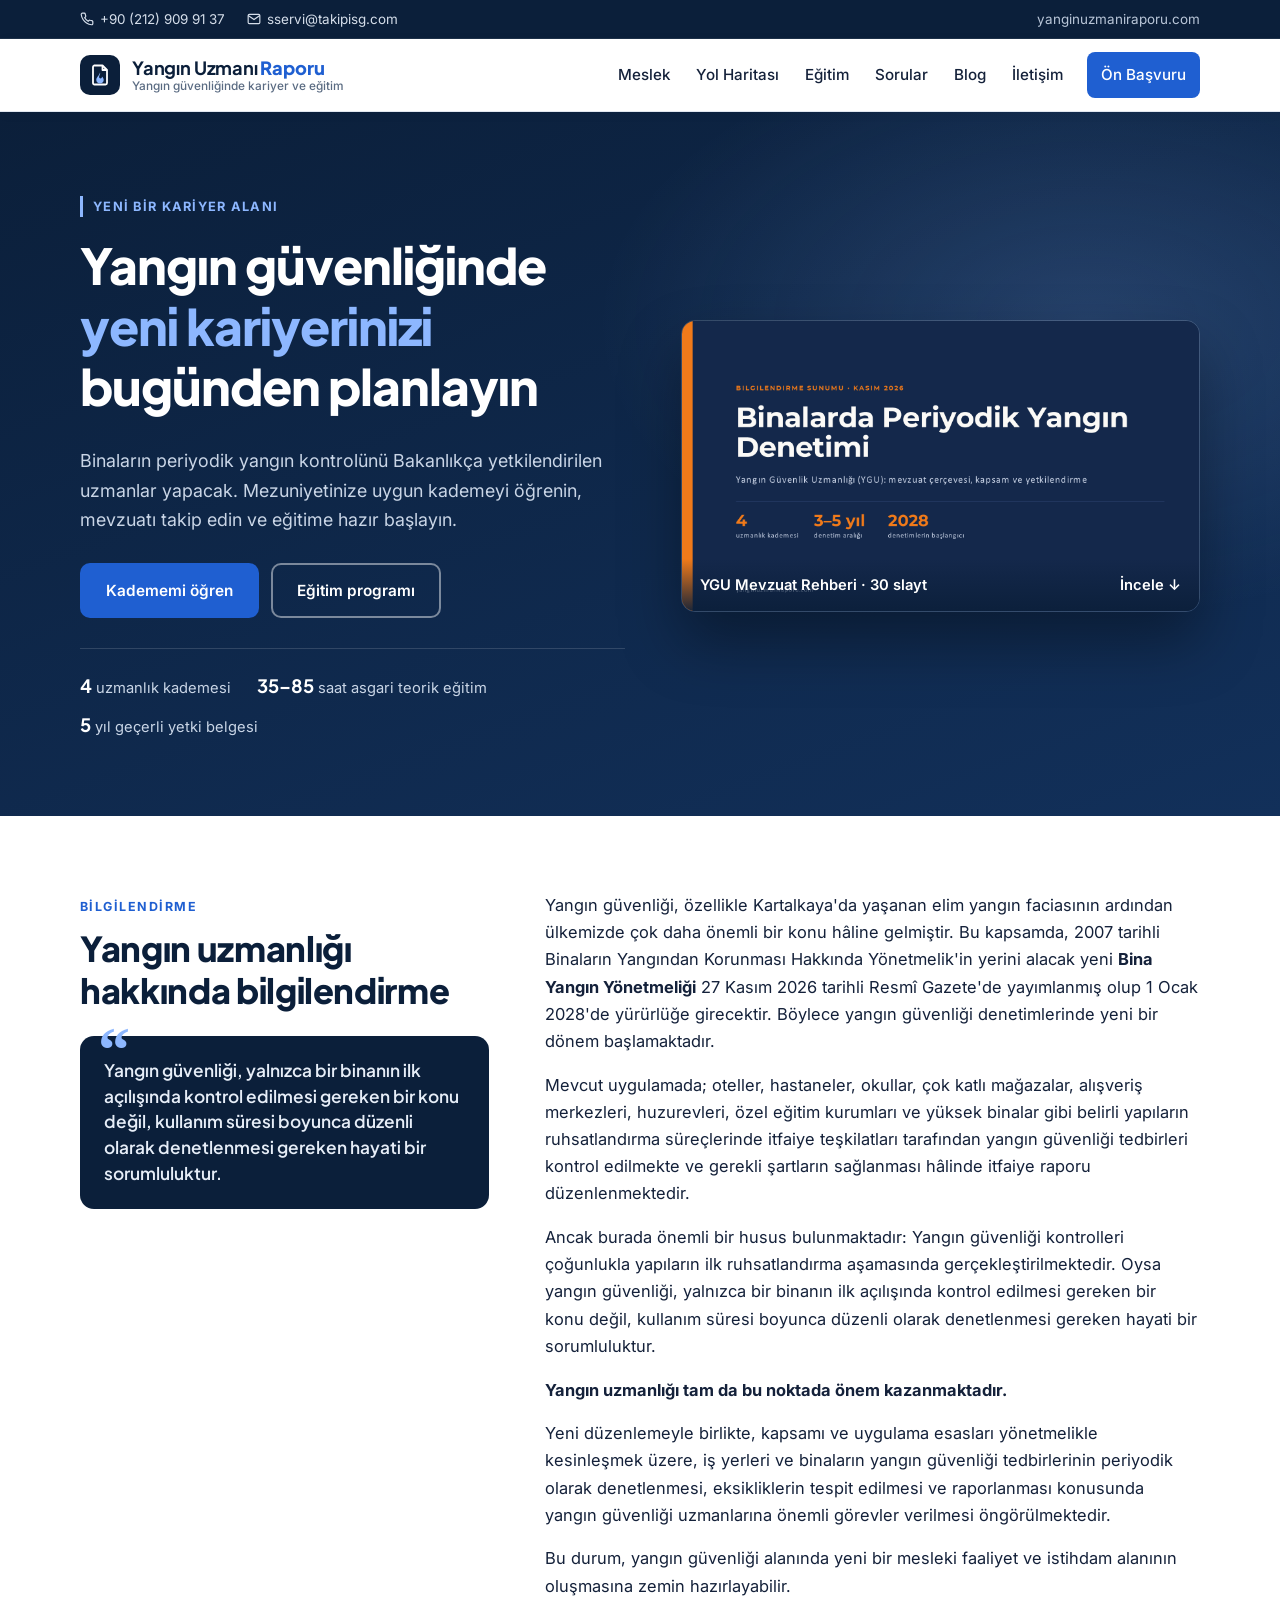
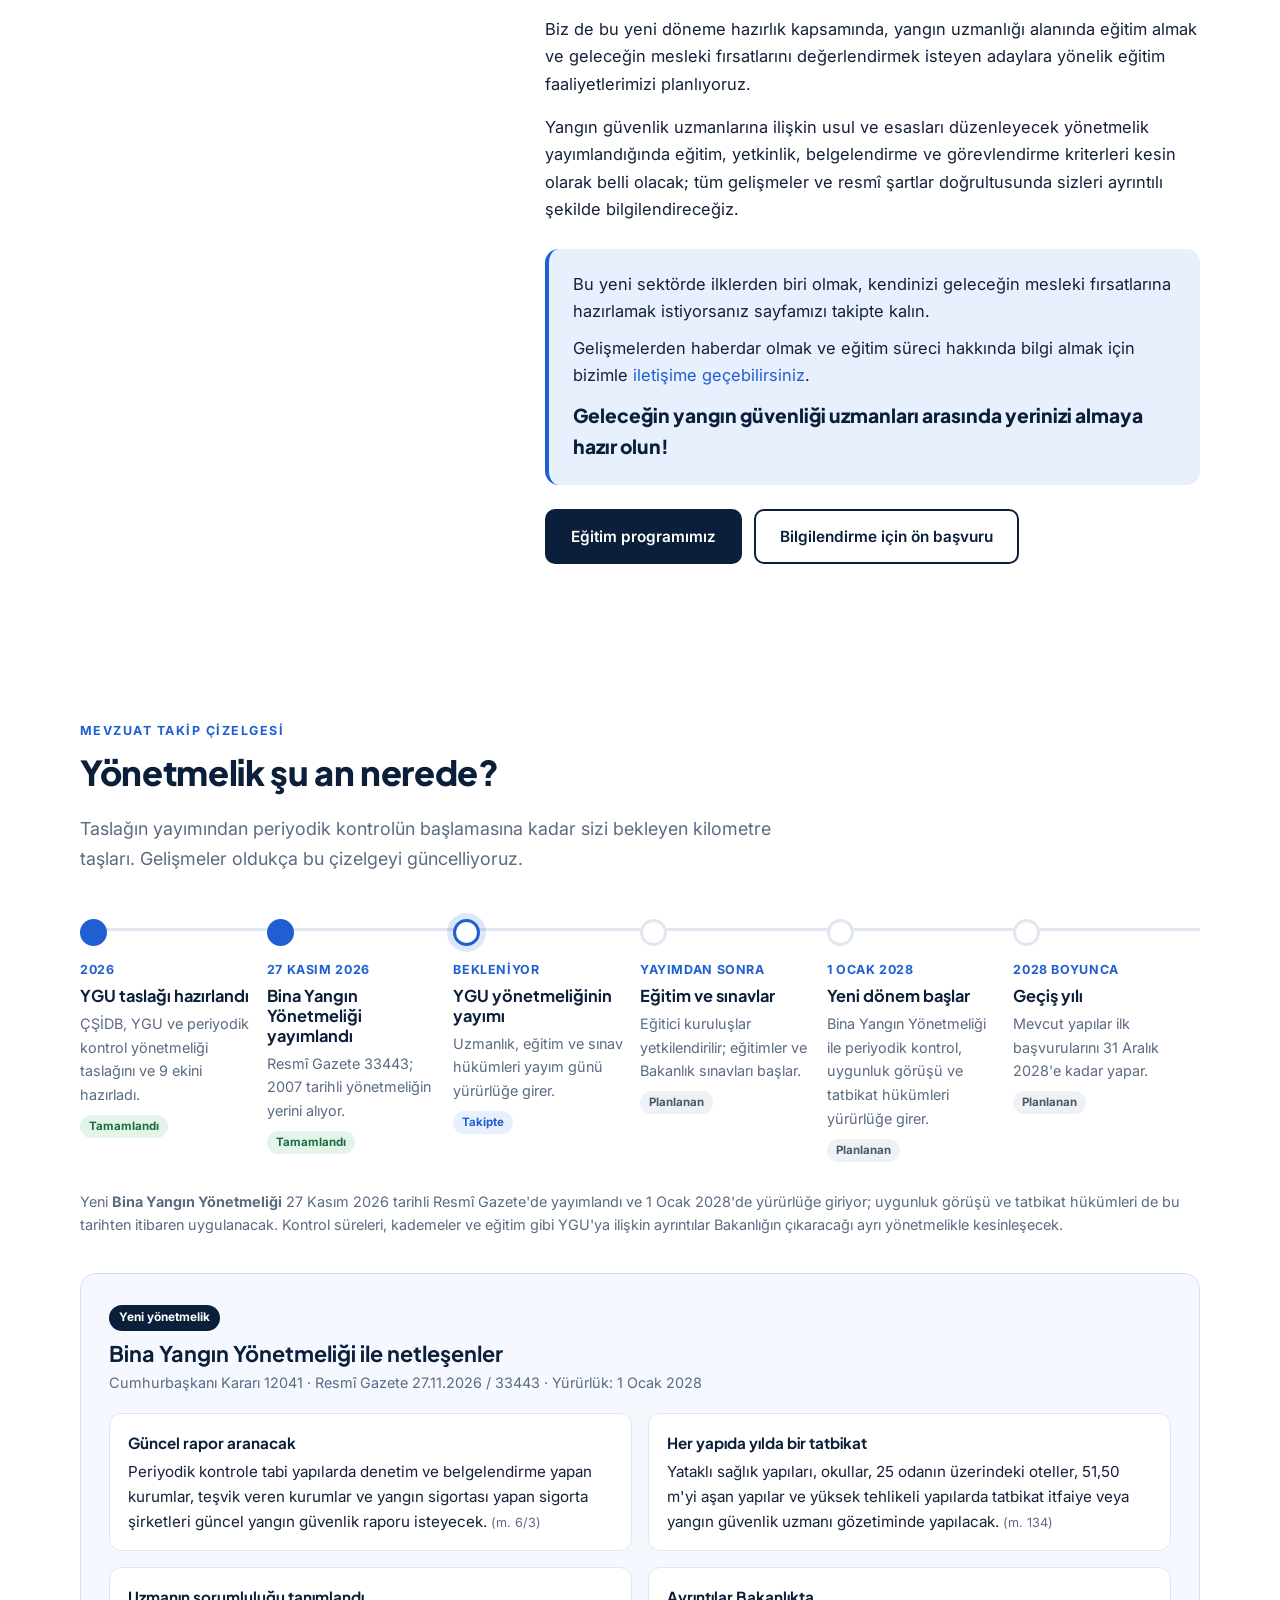
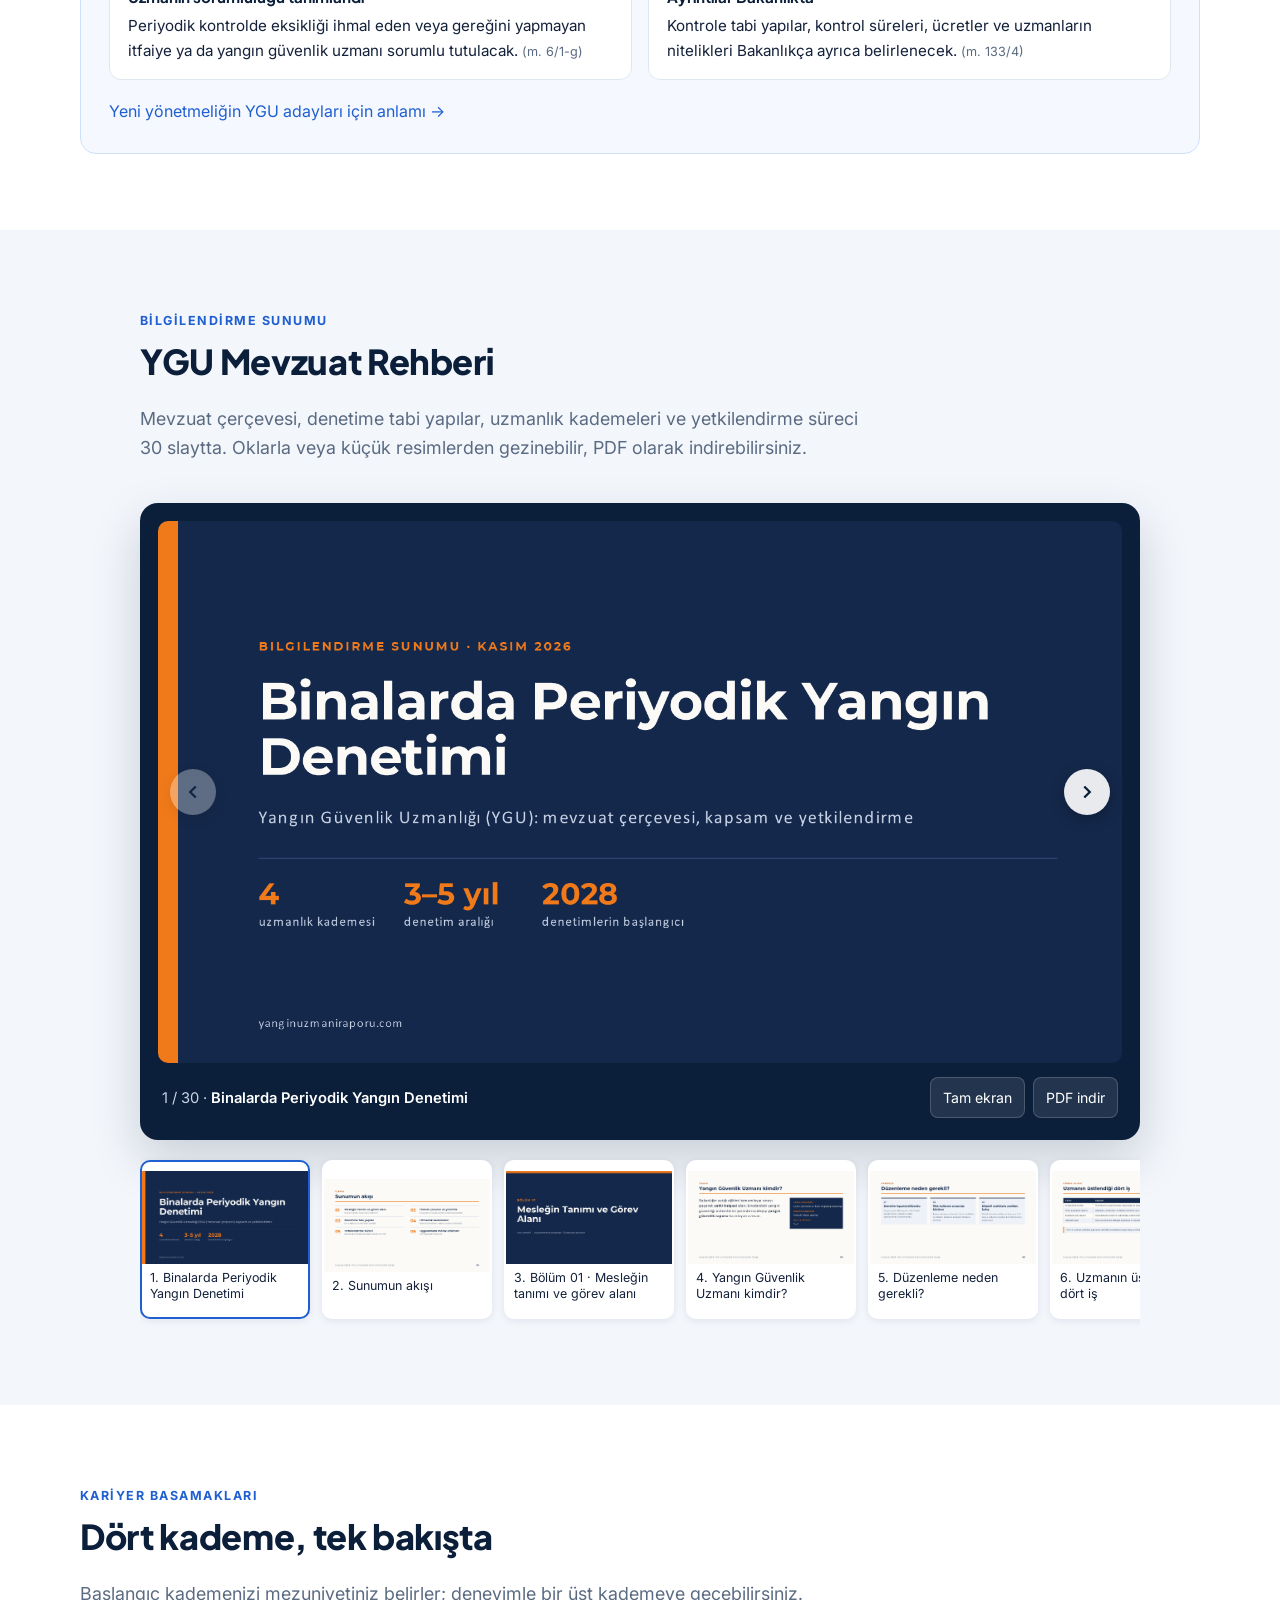
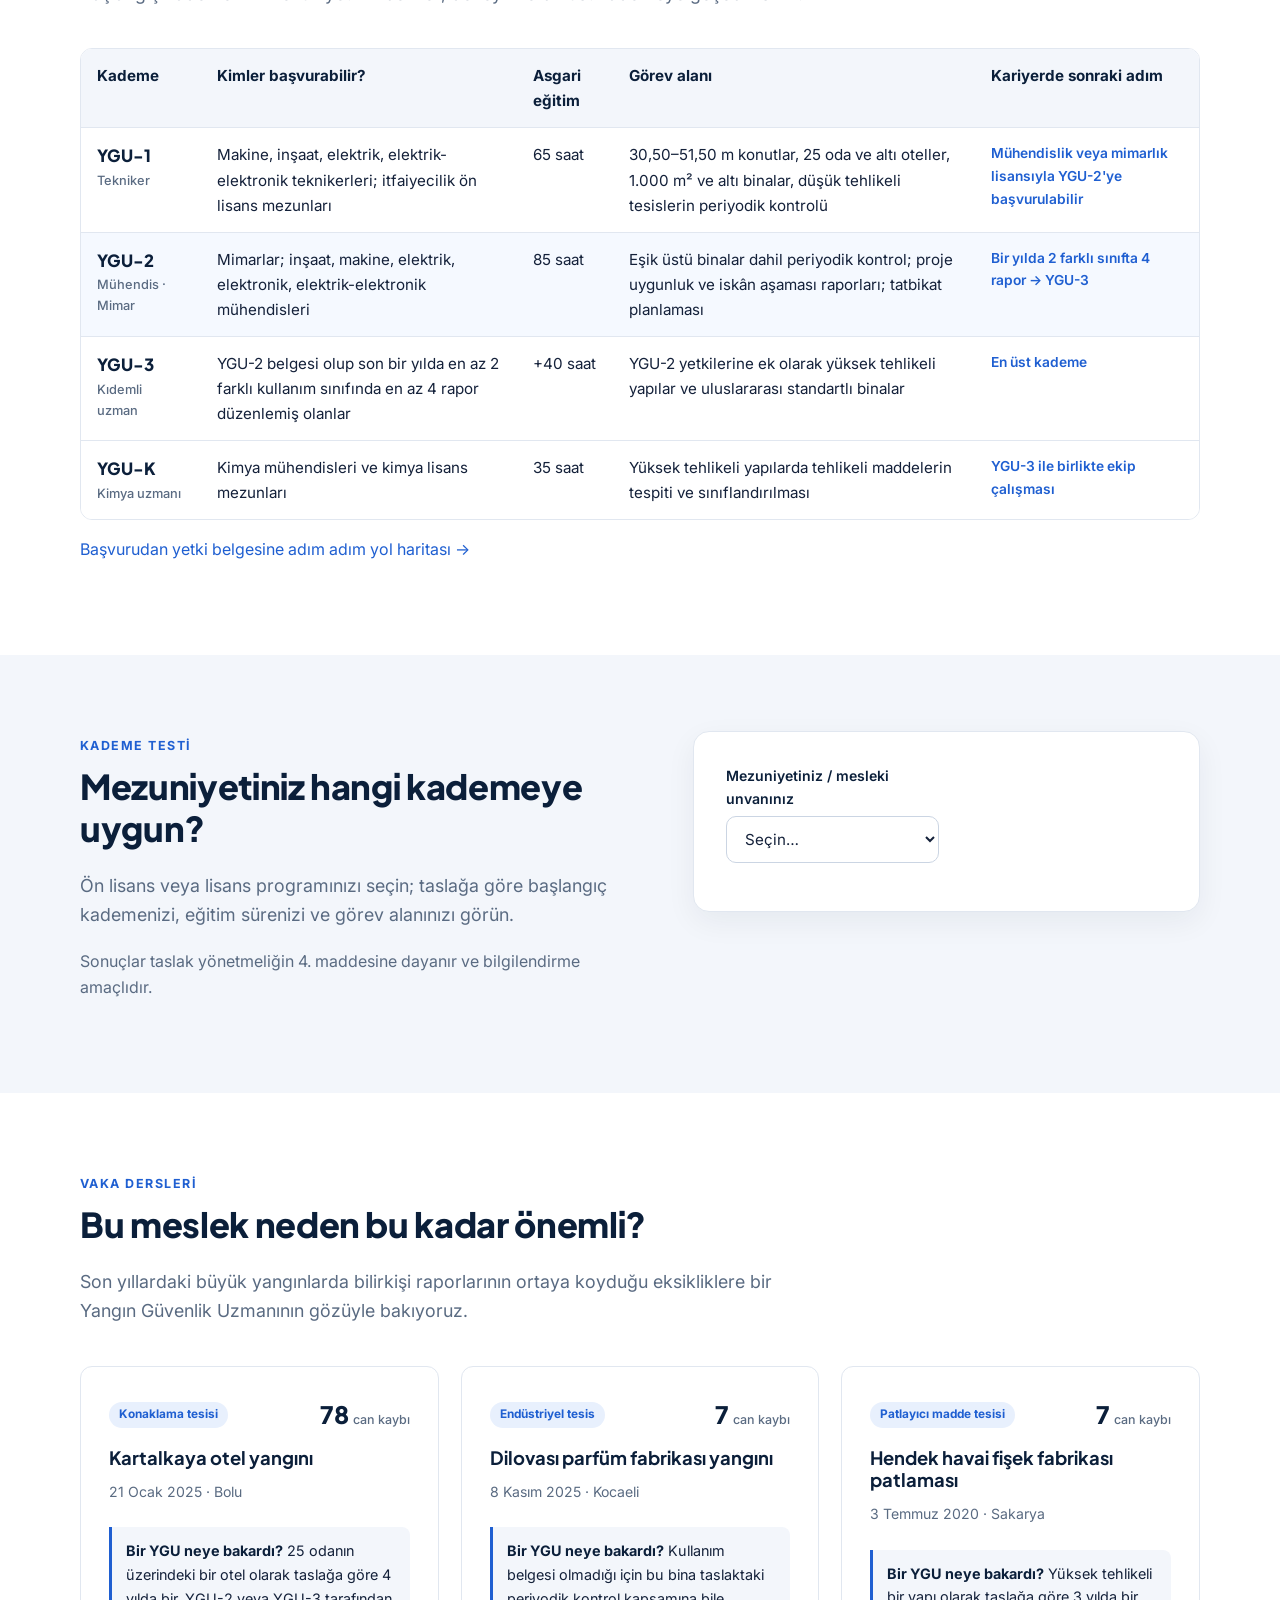
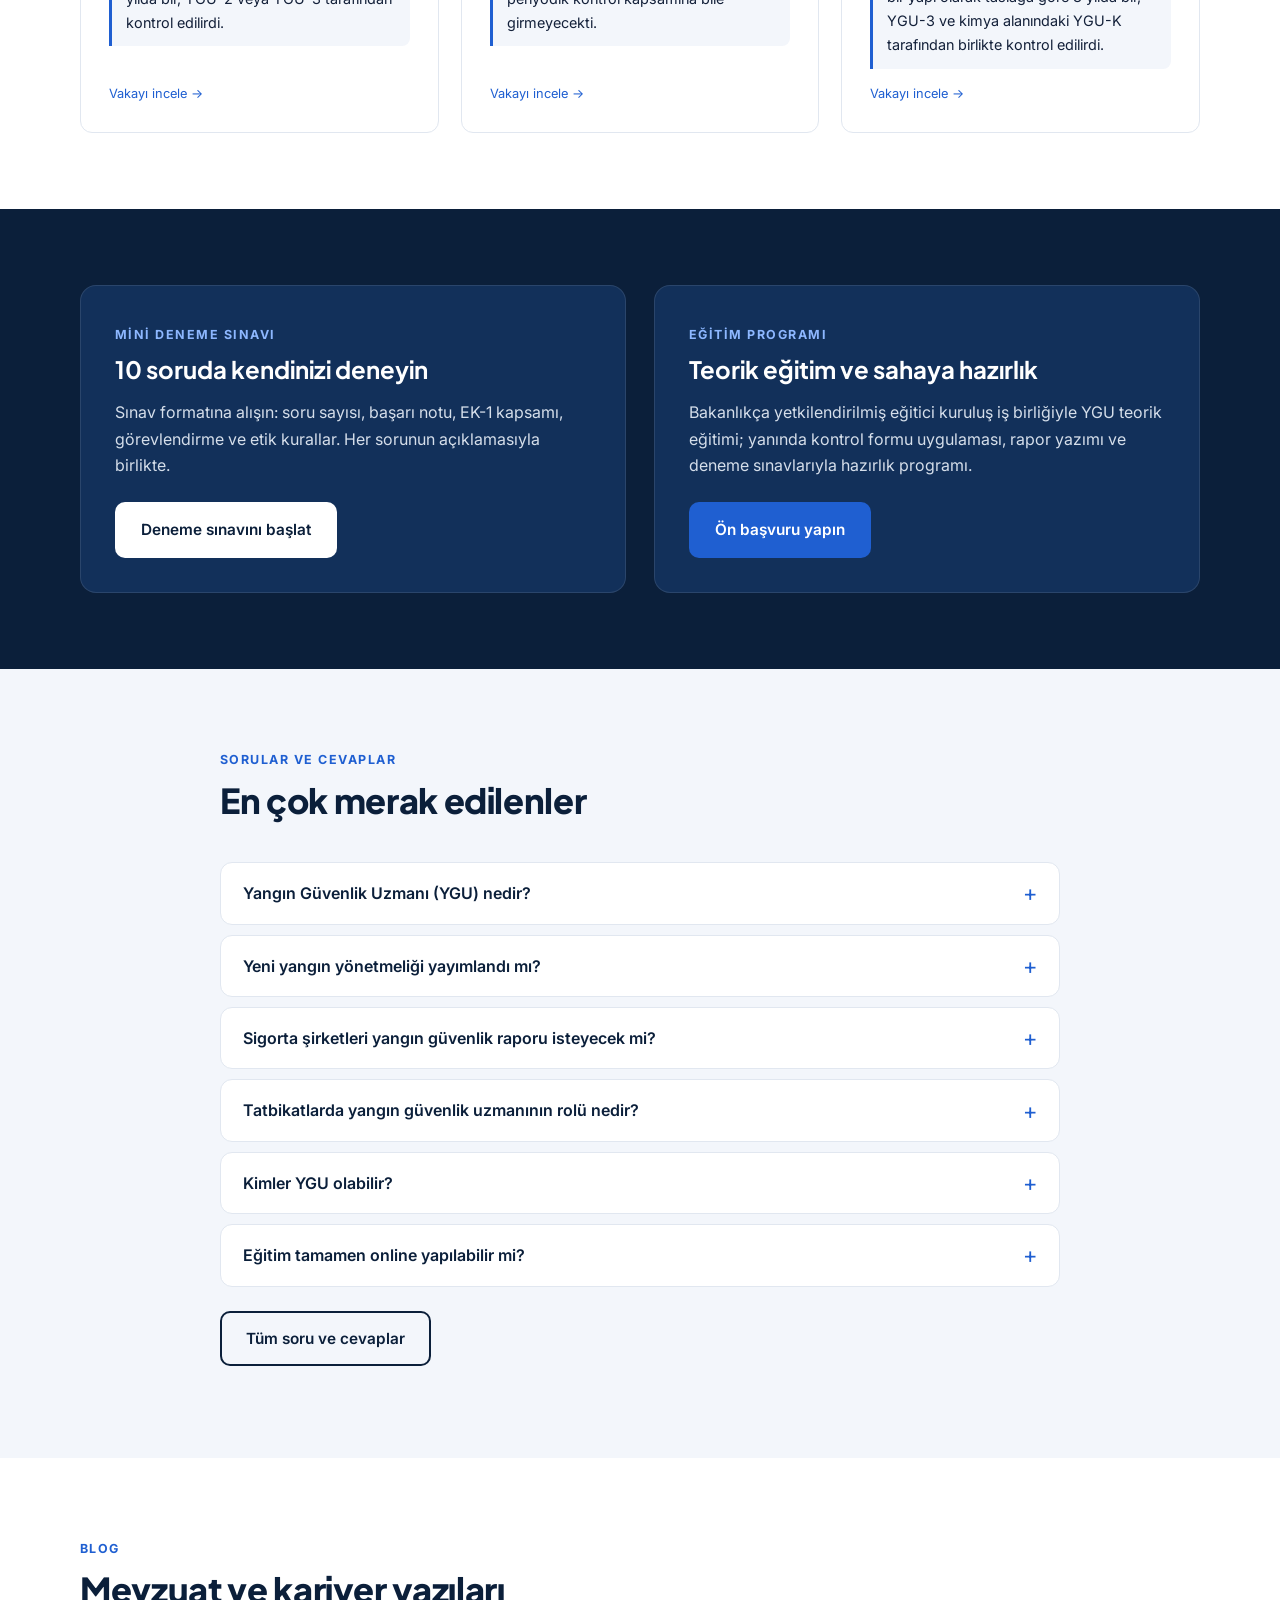
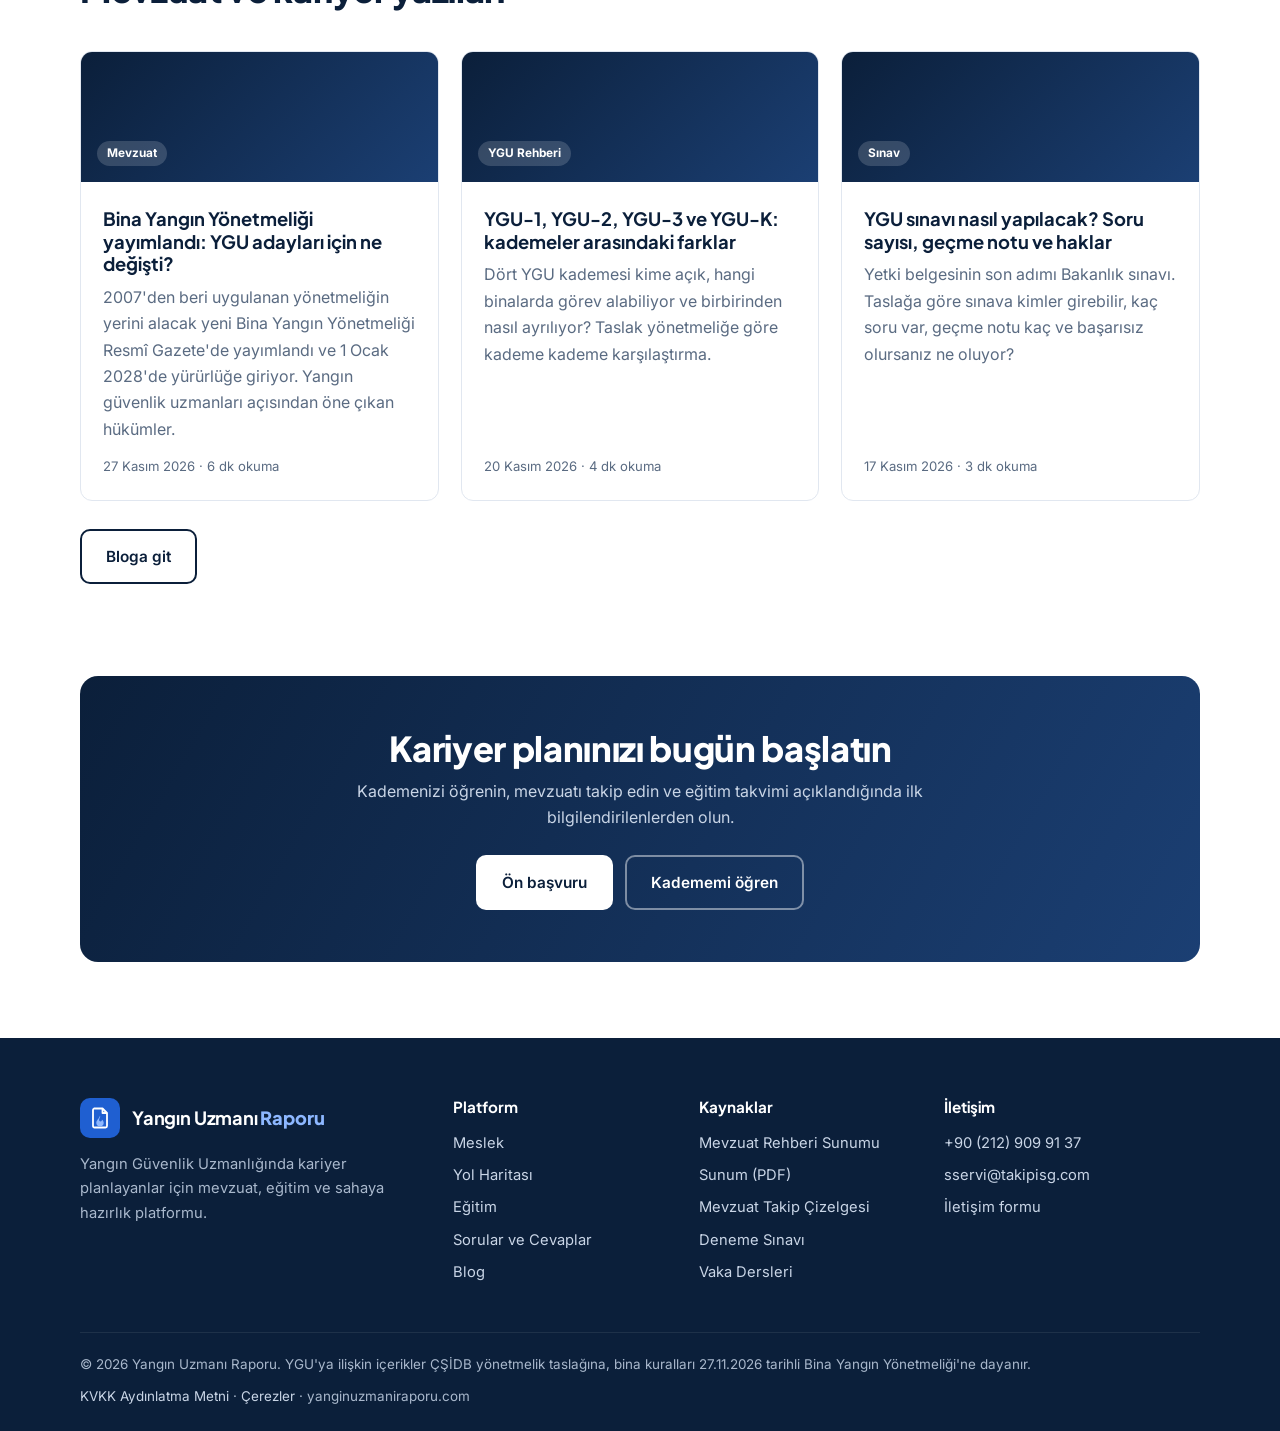
==== commit d0095b49: "Bina Yangın Yönetmeliği (RG 27.11.2026/33443) yayımına göre güncelleme - Mevzuat takip çizelgesi ve " ====
--- a/index.html
+++ b/index.html
@@ -56,14 +56,14 @@
       <blockquote>Yangın güvenliği, yalnızca bir binanın ilk açılışında kontrol edilmesi gereken bir konu değil, kullanım süresi boyunca düzenli olarak denetlenmesi gereken hayati bir sorumluluktur.</blockquote>
     </div>
     <div class="info-body">
-      <p>Yangın güvenliği, özellikle Kartalkaya'da yaşanan elim yangın faciasının ardından ülkemizde çok daha önemli bir konu hâline gelmiştir. Bu kapsamda, Binaların Yangından Korunması Hakkında Yönetmelik'in yeniden yayımlanması ve yangın güvenliği denetimlerinde yeni bir dönemin başlaması beklenmektedir.</p>
+      <p>Yangın güvenliği, özellikle Kartalkaya'da yaşanan elim yangın faciasının ardından ülkemizde çok daha önemli bir konu hâline gelmiştir. Bu kapsamda, 2007 tarihli Binaların Yangından Korunması Hakkında Yönetmelik'in yerini alacak yeni <strong>Bina Yangın Yönetmeliği</strong> 27 Kasım 2026 tarihli Resmî Gazete'de yayımlanmış olup 1 Ocak 2028'de yürürlüğe girecektir. Böylece yangın güvenliği denetimlerinde yeni bir dönem başlamaktadır.</p>
       <p>Mevcut uygulamada; oteller, hastaneler, okullar, çok katlı mağazalar, alışveriş merkezleri, huzurevleri, özel eğitim kurumları ve yüksek binalar gibi belirli yapıların ruhsatlandırma süreçlerinde itfaiye teşkilatları tarafından yangın güvenliği tedbirleri kontrol edilmekte ve gerekli şartların sağlanması hâlinde itfaiye raporu düzenlenmektedir.</p>
       <p>Ancak burada önemli bir husus bulunmaktadır: Yangın güvenliği kontrolleri çoğunlukla yapıların ilk ruhsatlandırma aşamasında gerçekleştirilmektedir. Oysa yangın güvenliği, yalnızca bir binanın ilk açılışında kontrol edilmesi gereken bir konu değil, kullanım süresi boyunca düzenli olarak denetlenmesi gereken hayati bir sorumluluktur.</p>
       <p><strong>Yangın uzmanlığı tam da bu noktada önem kazanmaktadır.</strong></p>
       <p>Yeni düzenlemeyle birlikte, kapsamı ve uygulama esasları yönetmelikle kesinleşmek üzere, iş yerleri ve binaların yangın güvenliği tedbirlerinin periyodik olarak denetlenmesi, eksikliklerin tespit edilmesi ve raporlanması konusunda yangın güvenliği uzmanlarına önemli görevler verilmesi öngörülmektedir.</p>
       <p>Bu durum, yangın güvenliği alanında yeni bir mesleki faaliyet ve istihdam alanının oluşmasına zemin hazırlayabilir.</p>
       <p>Biz de bu yeni döneme hazırlık kapsamında, yangın uzmanlığı alanında eğitim almak ve geleceğin mesleki fırsatlarını değerlendirmek isteyen adaylara yönelik eğitim faaliyetlerimizi planlıyoruz.</p>
-      <p>Yönetmelik yayımlandığında eğitim, yetkinlik, belgelendirme ve görevlendirme kriterleri kesin olarak belli olacak; tüm gelişmeler ve resmî şartlar doğrultusunda sizleri ayrıntılı şekilde bilgilendireceğiz.</p>
+      <p>Yangın güvenlik uzmanlarına ilişkin usul ve esasları düzenleyecek yönetmelik yayımlandığında eğitim, yetkinlik, belgelendirme ve görevlendirme kriterleri kesin olarak belli olacak; tüm gelişmeler ve resmî şartlar doğrultusunda sizleri ayrıntılı şekilde bilgilendireceğiz.</p>
       <div class="info-closing">
         <p>Bu yeni sektörde ilklerden biri olmak, kendinizi geleceğin mesleki fırsatlarına hazırlamak istiyorsanız sayfamızı takipte kalın.</p>
         <p>Gelişmelerden haberdar olmak ve eğitim süreci hakkında bilgi almak için bizimle <a href="iletisim.html">iletişime geçebilirsiniz</a>.</p>
@@ -83,7 +83,22 @@
     <div class="section-head"><span class="eyebrow">Mevzuat takip çizelgesi</span><h2>Yönetmelik şu an nerede?</h2>
       <p class="lead">Taslağın yayımından periyodik kontrolün başlamasına kadar sizi bekleyen kilometre taşları. Gelişmeler oldukça bu çizelgeyi güncelliyoruz.</p></div>
     <div id="takvim-track"></div>
-    <p style="margin-top:28px;font-size:.9rem;color:var(--muted)">Uygunluk görüşü ve tatbikat hükümlerinin yürürlüğü, henüz yayımlanmamış yeni Bina Yangın Yönetmeliği'ne bağlıdır. Tarihler nihai metinde değişebilir.</p>
+    <p style="margin-top:28px;font-size:.9rem;color:var(--muted)">Yeni <strong>Bina Yangın Yönetmeliği</strong> 27 Kasım 2026 tarihli Resmî Gazete'de yayımlandı ve 1 Ocak 2028'de yürürlüğe giriyor; uygunluk görüşü ve tatbikat hükümleri de bu tarihten itibaren uygulanacak. Kontrol süreleri, kademeler ve eğitim gibi YGU'ya ilişkin ayrıntılar Bakanlığın çıkaracağı ayrı yönetmelikle kesinleşecek.</p>
+
+    <div class="byy-box">
+      <div class="byy-head">
+        <span class="tag navy">Yeni yönetmelik</span>
+        <h3>Bina Yangın Yönetmeliği ile netleşenler</h3>
+        <p>Cumhurbaşkanı Kararı 12041 · Resmî Gazete 27.11.2026 / 33443 · Yürürlük: 1 Ocak 2028</p>
+      </div>
+      <div class="grid grid-2" style="gap:16px">
+        <div class="byy-item"><b>Güncel rapor aranacak</b>Periyodik kontrole tabi yapılarda denetim ve belgelendirme yapan kurumlar, teşvik veren kurumlar ve yangın sigortası yapan sigorta şirketleri güncel yangın güvenlik raporu isteyecek. <small>(m. 6/3)</small></div>
+        <div class="byy-item"><b>Her yapıda yılda bir tatbikat</b>Yataklı sağlık yapıları, okullar, 25 odanın üzerindeki oteller, 51,50 m'yi aşan yapılar ve yüksek tehlikeli yapılarda tatbikat itfaiye veya yangın güvenlik uzmanı gözetiminde yapılacak. <small>(m. 134)</small></div>
+        <div class="byy-item"><b>Uzmanın sorumluluğu tanımlandı</b>Periyodik kontrolde eksikliği ihmal eden veya gereğini yapmayan itfaiye ya da yangın güvenlik uzmanı sorumlu tutulacak. <small>(m. 6/1-g)</small></div>
+        <div class="byy-item"><b>Ayrıntılar Bakanlıkta</b>Kontrole tabi yapılar, kontrol süreleri, ücretler ve uzmanların nitelikleri Bakanlıkça ayrıca belirlenecek. <small>(m. 133/4)</small></div>
+      </div>
+      <p style="margin:18px 0 0"><a href="yazi.html?id=bina-yangin-yonetmeligi-yayimlandi">Yeni yönetmeliğin YGU adayları için anlamı →</a></p>
+    </div>
   </div>
 </section>
 
--- a/assets/style.css
+++ b/assets/style.css
@@ -287,7 +287,7 @@
 @media (max-width: 860px) { .info-letter { grid-template-columns: 1fr; gap: 24px; } .info-side { position: static; } }
 
 /* Mevzuat takip çizelgesi */
-.track { list-style: none; margin: 0; padding: 0; display: grid; grid-template-columns: repeat(5, 1fr); gap: 0; position: relative; }
+.track { list-style: none; margin: 0; padding: 0; display: grid; grid-template-columns: repeat(6, 1fr); gap: 0; position: relative; }
 .track::before { content: ""; position: absolute; left: 0; right: 0; top: 15px; height: 3px; background: var(--line); }
 .track li { position: relative; padding: 42px 14px 0 0; }
 .track li::before { content: ""; position: absolute; left: 0; top: 6px; width: 21px; height: 21px; border-radius: 50%; background: #fff; border: 3px solid var(--line); }
@@ -316,6 +316,15 @@
 .roadmap h3 { font-size: 1.3rem; margin-bottom: 6px; }
 .roadmap .sub { color: var(--muted); margin-bottom: 16px; }
 @media (max-width: 640px) { .roadmap > li { padding-left: 62px; } .roadmap > li::before { width: 42px; height: 42px; font-size: 1.1rem; } .roadmap > li::after { left: 20px; top: 50px; } }
+
+/* Yeni yönetmelik kutusu */
+.byy-box { margin-top: 36px; border: 1px solid #cfe0fb; background: #f5f9ff; border-radius: 16px; padding: 28px; }
+.byy-head h3 { font-size: 1.35rem; margin: 10px 0 4px; }
+.byy-head p { color: var(--muted); font-size: .9rem; margin-bottom: 18px; }
+.byy-item { background: #fff; border: 1px solid var(--line); border-radius: 12px; padding: 16px 18px; color: var(--ink); font-size: .95rem; }
+.byy-item b { display: block; font-family: var(--font-head); color: var(--navy); margin-bottom: 4px; }
+.byy-item small { color: var(--muted); }
+@media (max-width: 640px) { .byy-box { padding: 20px 16px; } }
 
 /* Kademe karşılaştırma tablosu */
 .compare th:first-child, .compare td:first-child { width: 120px; }
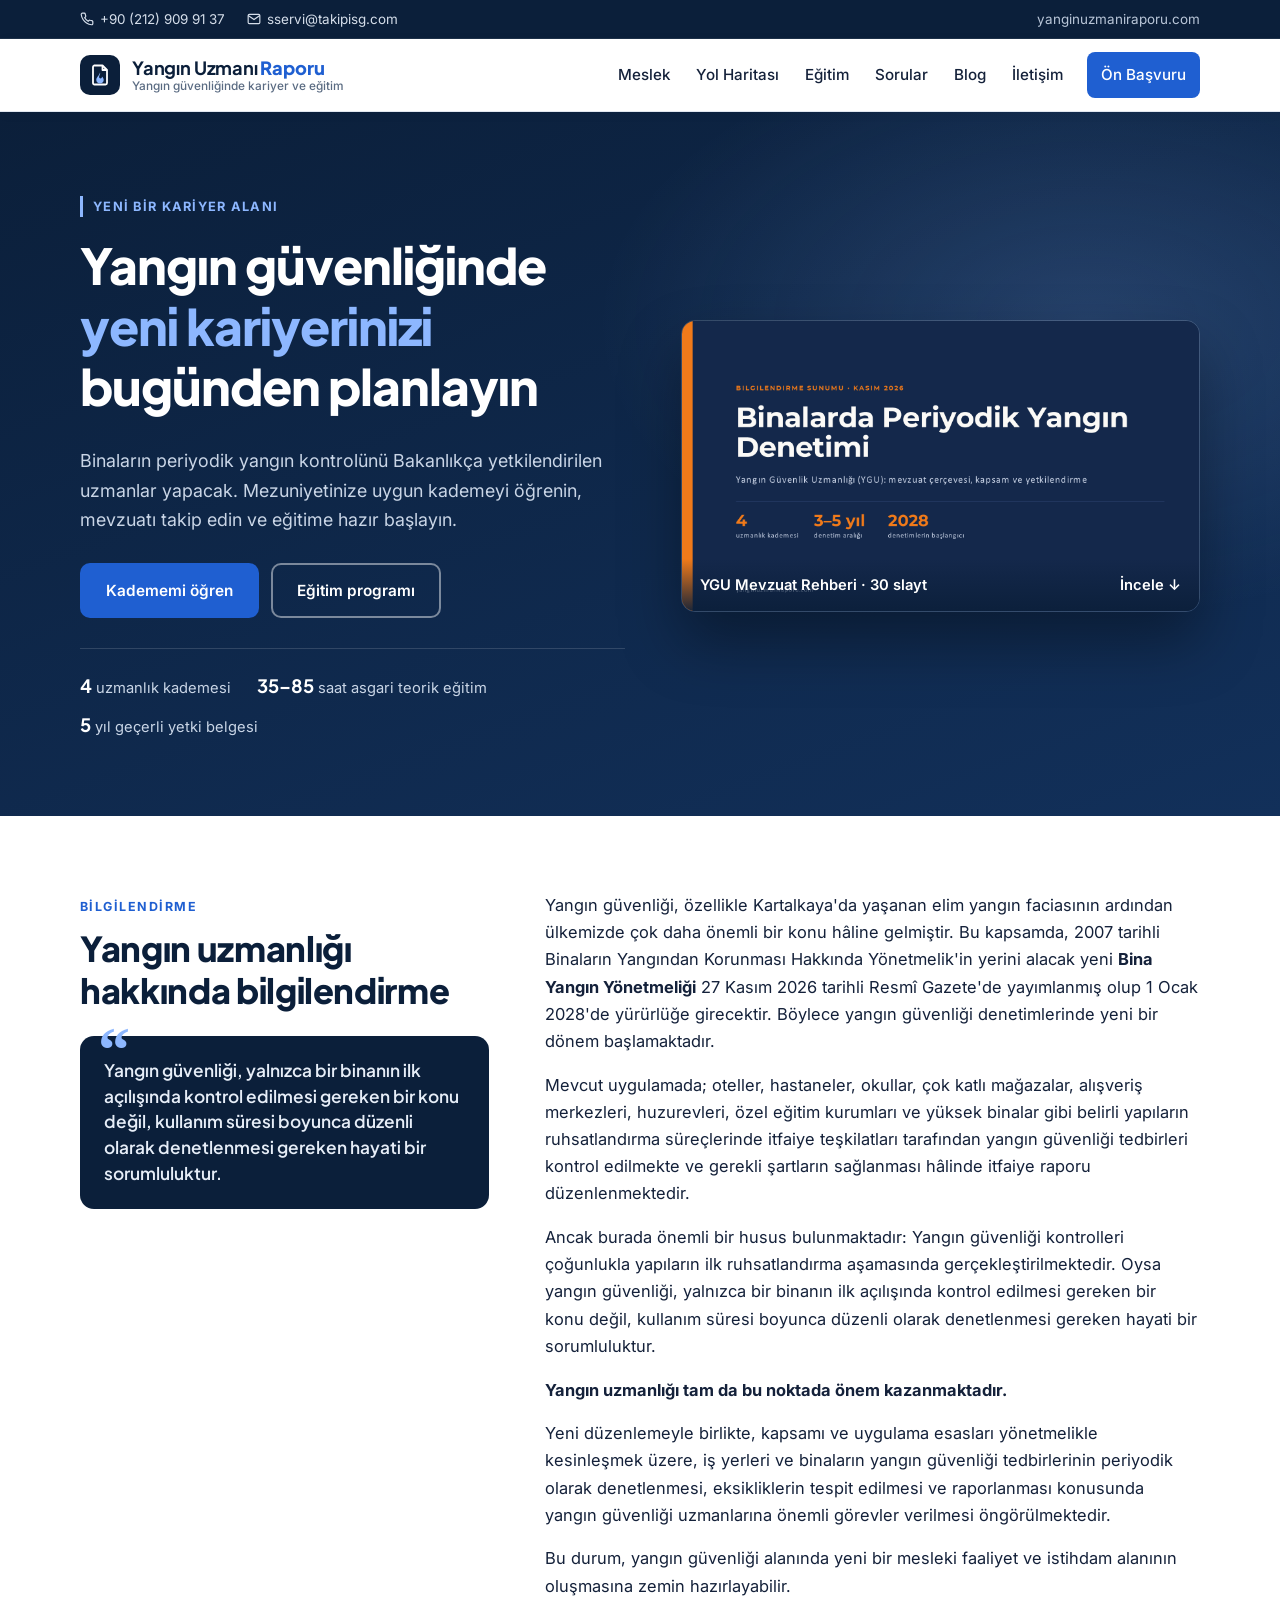
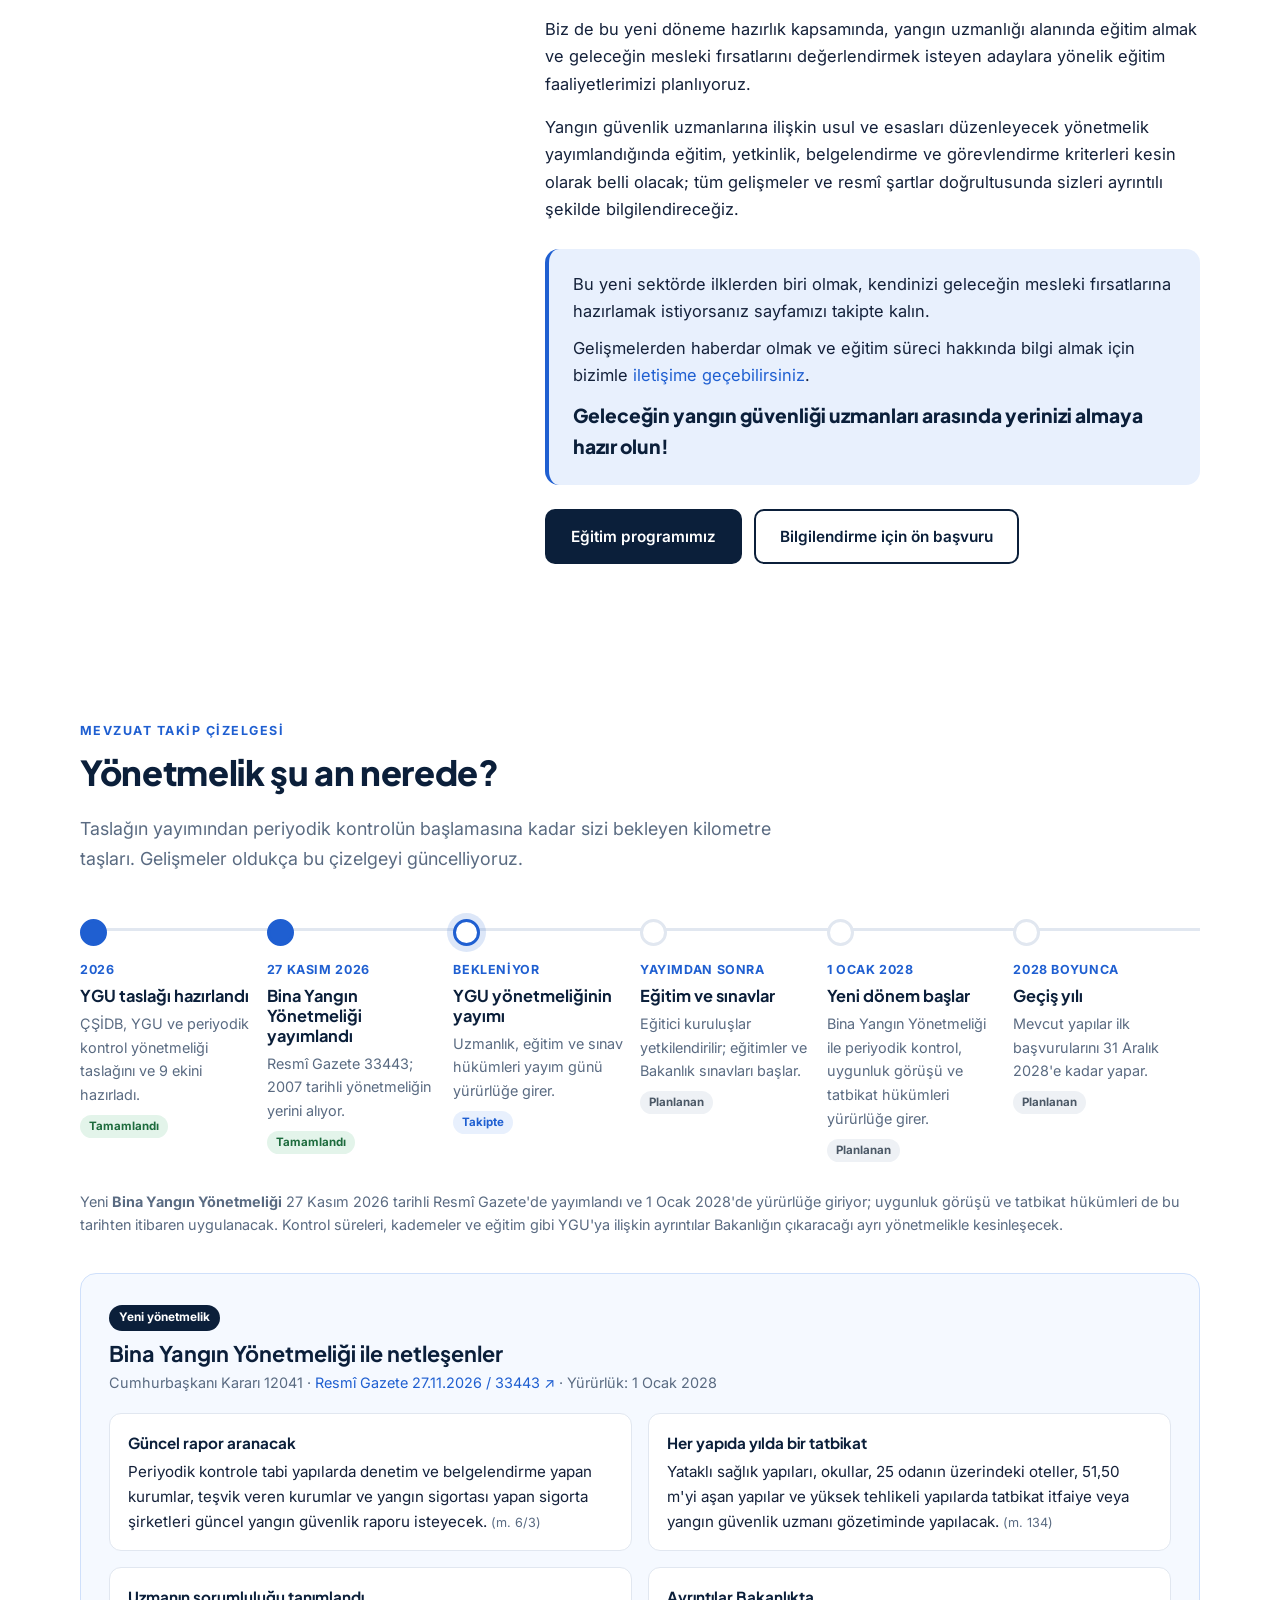
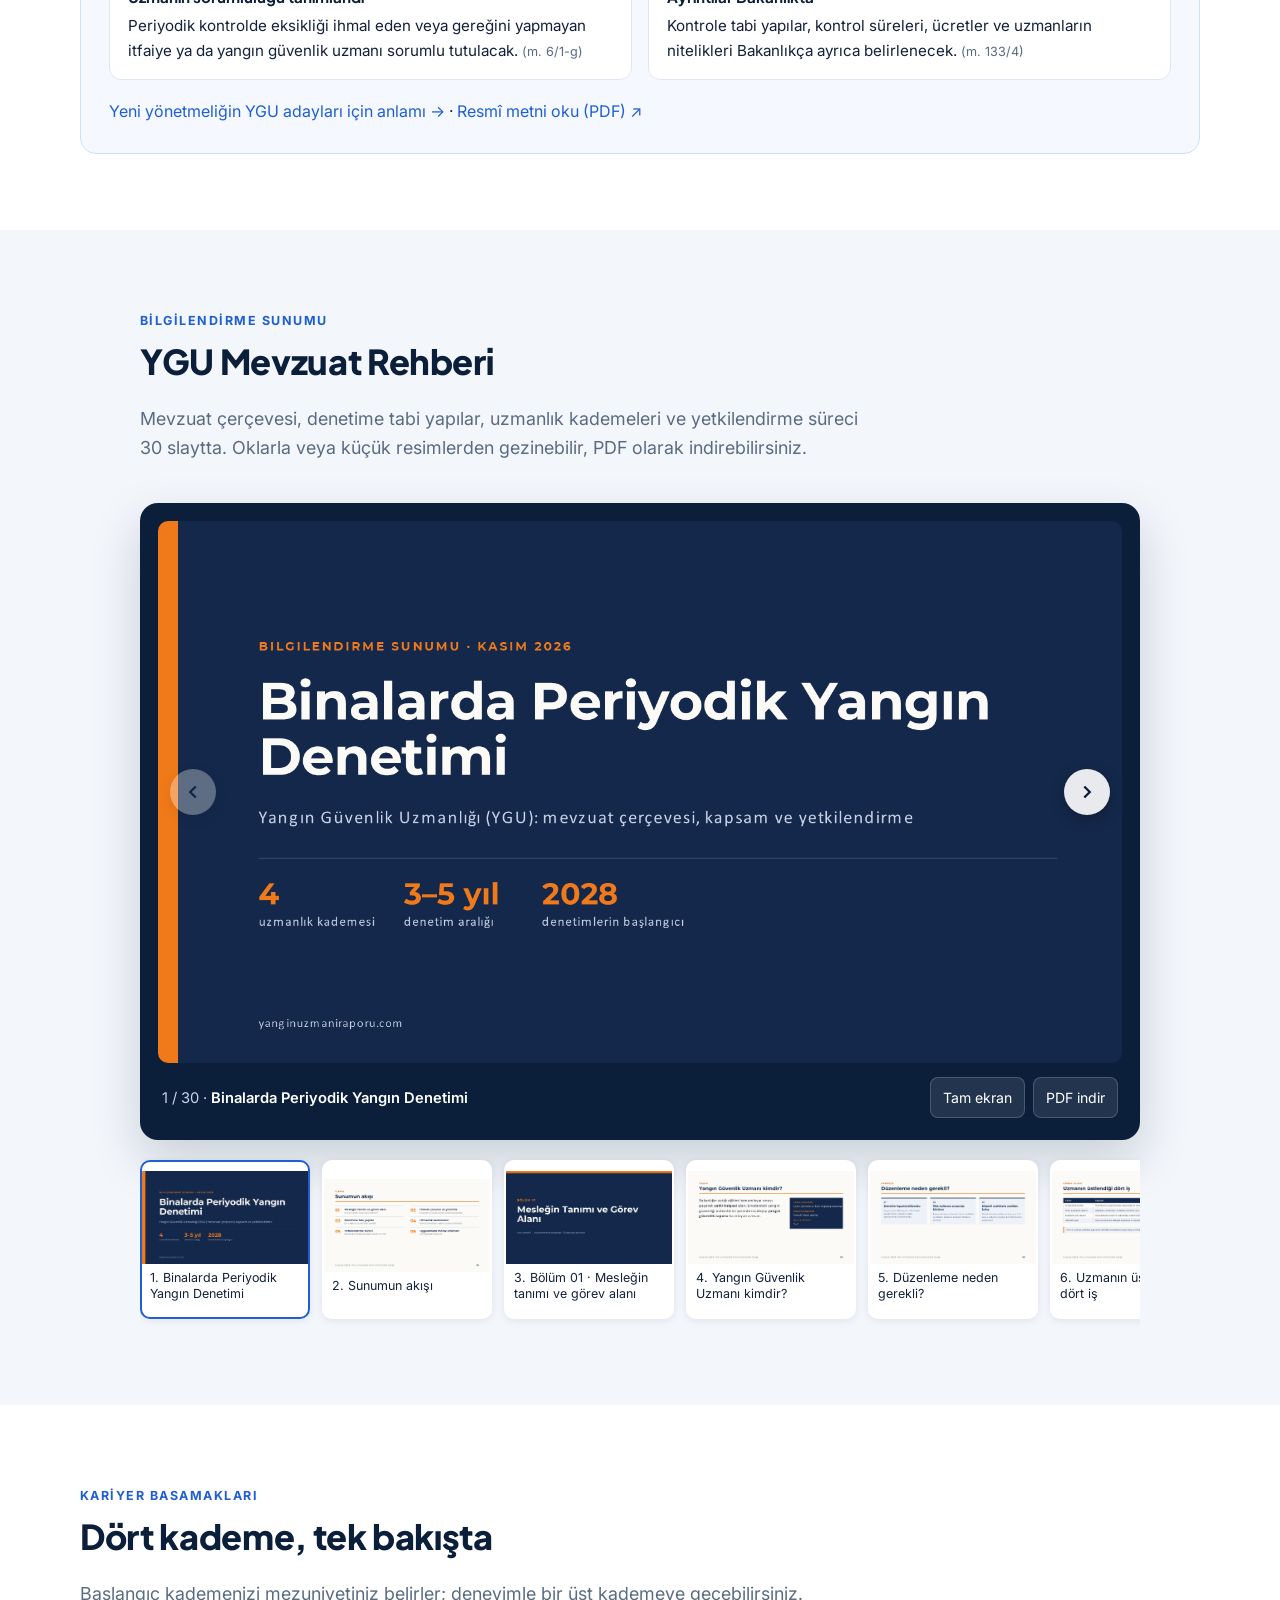
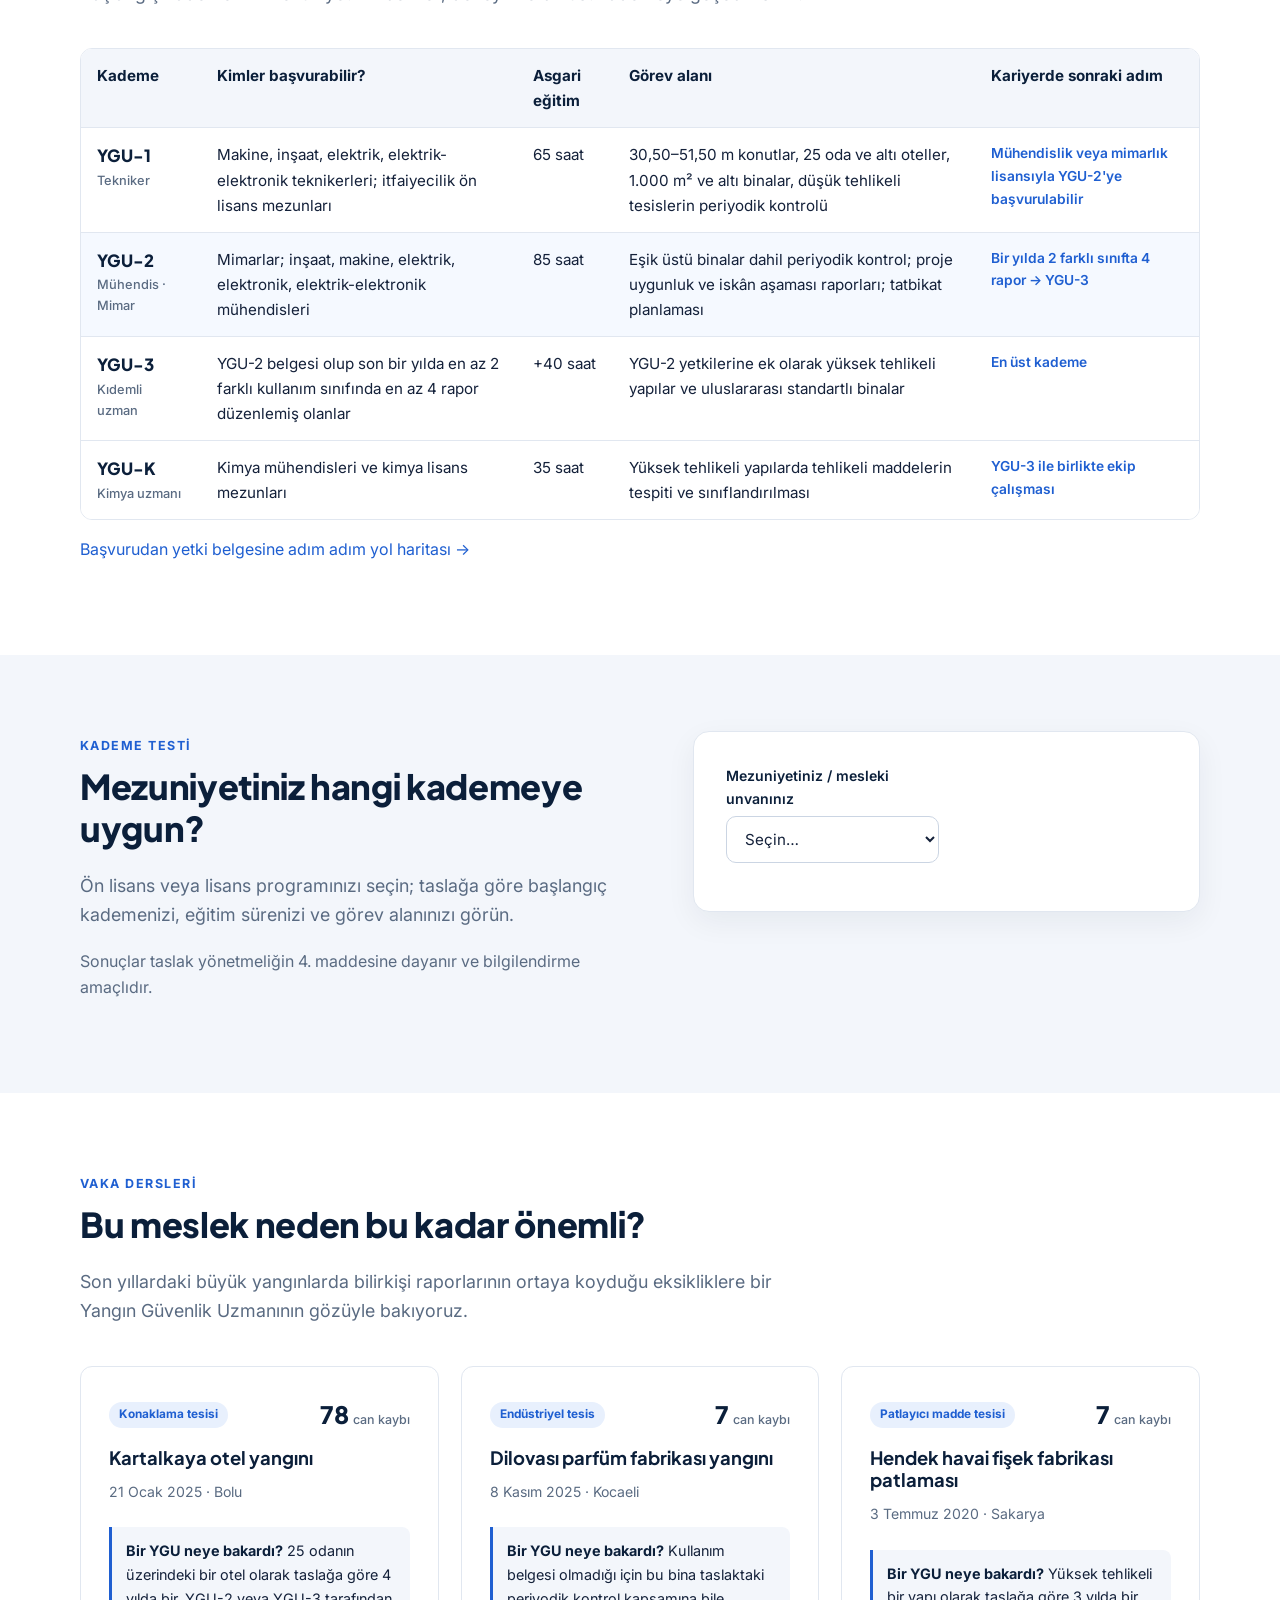
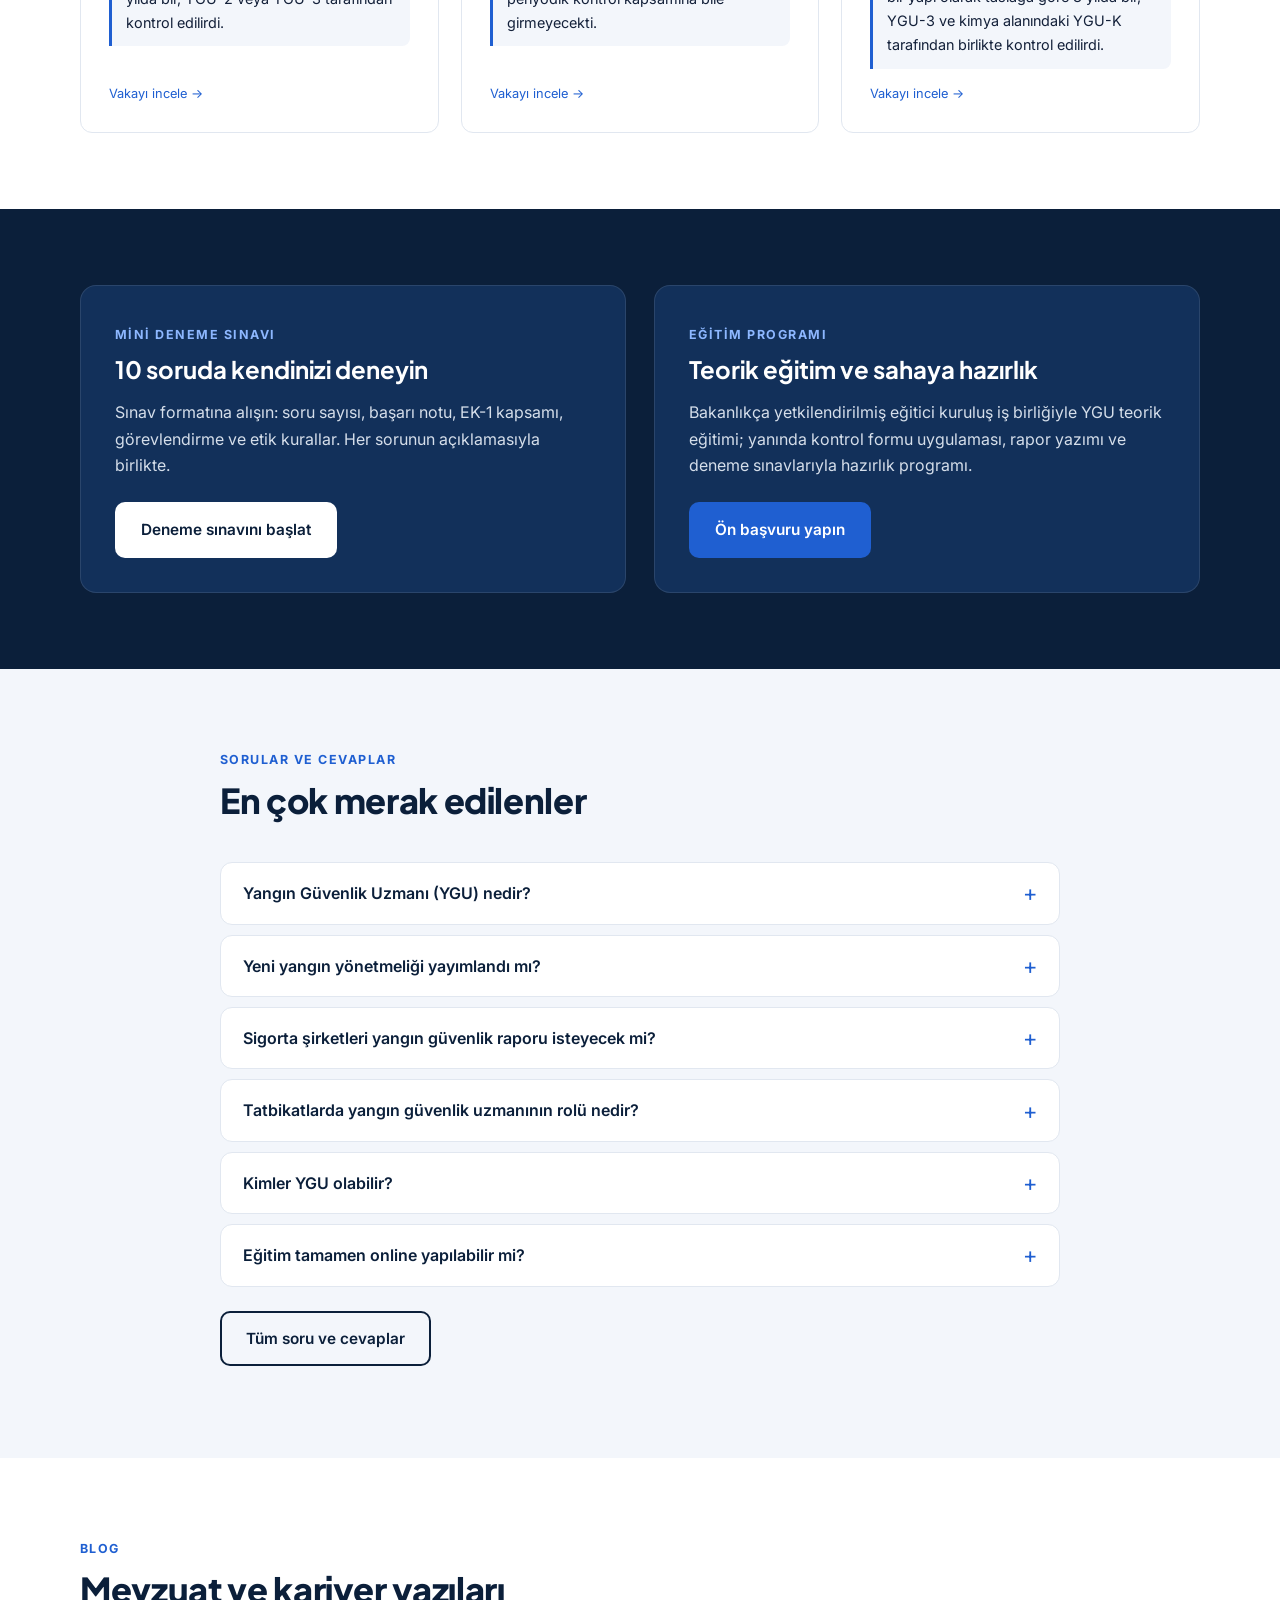
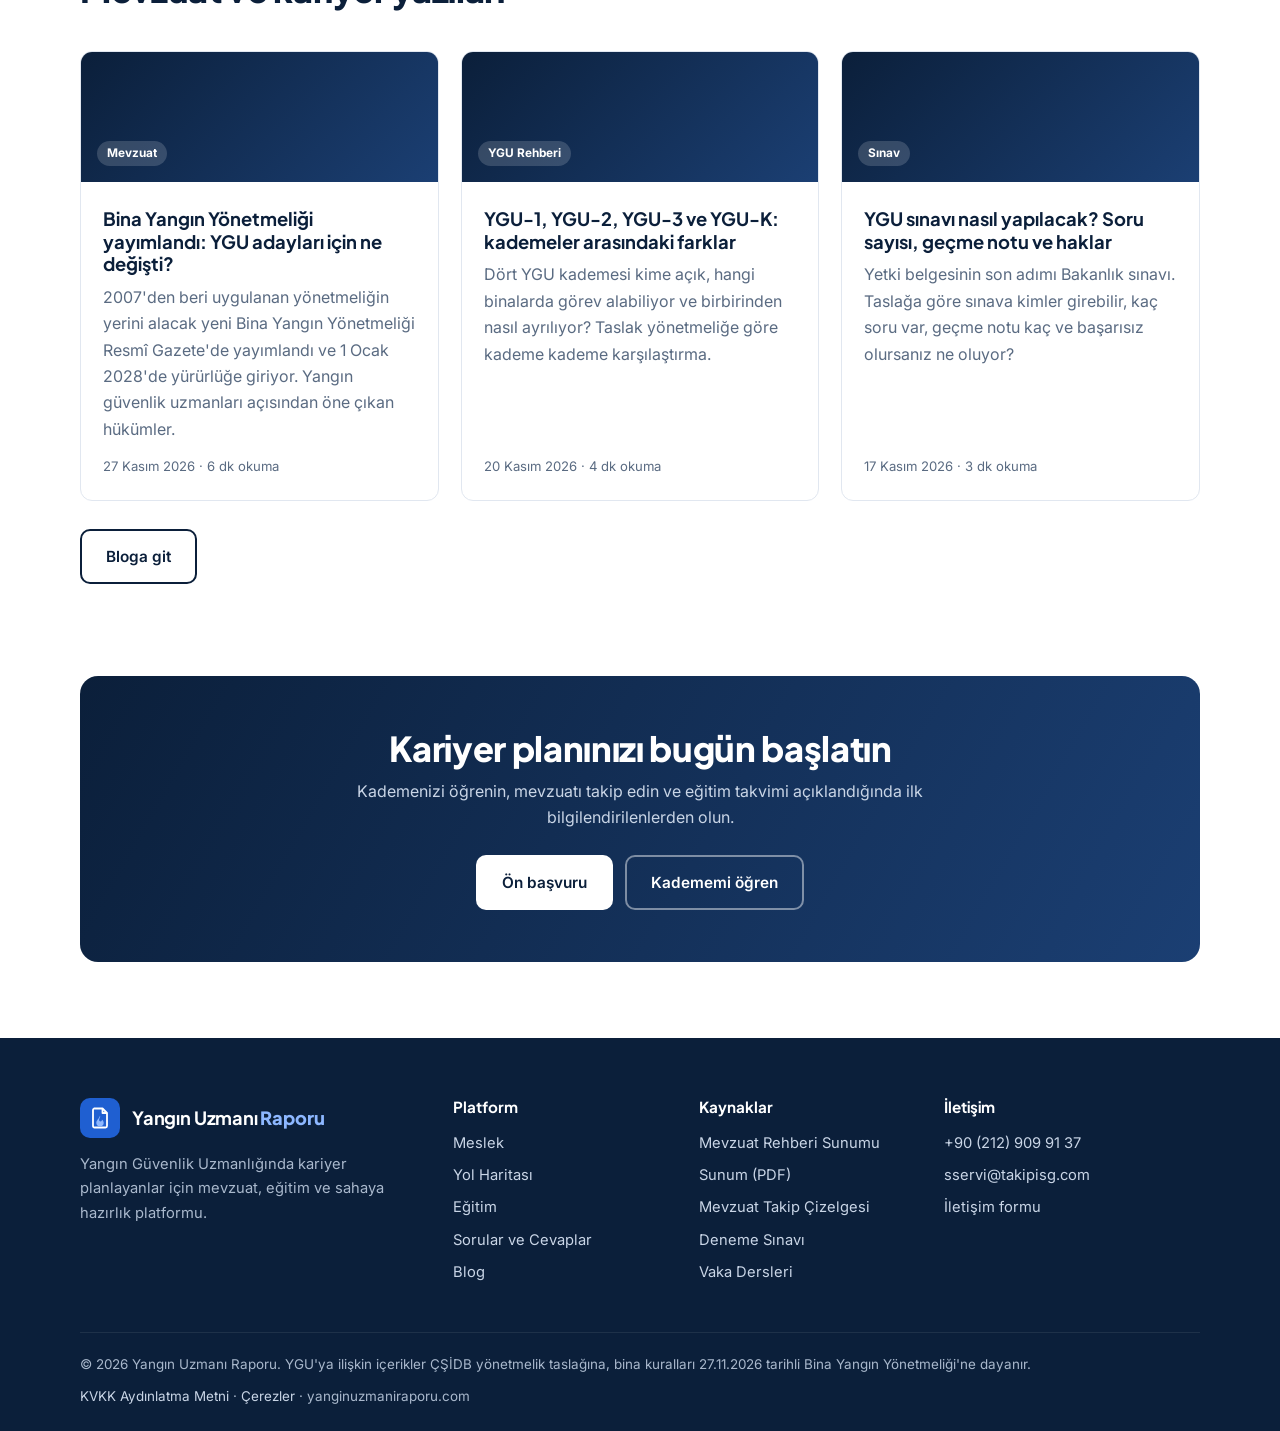
==== commit 0f8627a1: "Bina Yangın Yönetmeliği için Resmî Gazete resmî metin bağlantıları Co-Authored-By: Claude Opus 5.5 <" ====
--- a/index.html
+++ b/index.html
@@ -89,7 +89,7 @@
       <div class="byy-head">
         <span class="tag navy">Yeni yönetmelik</span>
         <h3>Bina Yangın Yönetmeliği ile netleşenler</h3>
-        <p>Cumhurbaşkanı Kararı 12041 · Resmî Gazete 27.11.2026 / 33443 · Yürürlük: 1 Ocak 2028</p>
+        <p>Cumhurbaşkanı Kararı 12041 · <a href="https://www.resmigazete.gov.tr/eskiler/2026/11/20261127-21.pdf" target="_blank" rel="noopener">Resmî Gazete 27.11.2026 / 33443 ↗</a> · Yürürlük: 1 Ocak 2028</p>
       </div>
       <div class="grid grid-2" style="gap:16px">
         <div class="byy-item"><b>Güncel rapor aranacak</b>Periyodik kontrole tabi yapılarda denetim ve belgelendirme yapan kurumlar, teşvik veren kurumlar ve yangın sigortası yapan sigorta şirketleri güncel yangın güvenlik raporu isteyecek. <small>(m. 6/3)</small></div>
@@ -97,7 +97,7 @@
         <div class="byy-item"><b>Uzmanın sorumluluğu tanımlandı</b>Periyodik kontrolde eksikliği ihmal eden veya gereğini yapmayan itfaiye ya da yangın güvenlik uzmanı sorumlu tutulacak. <small>(m. 6/1-g)</small></div>
         <div class="byy-item"><b>Ayrıntılar Bakanlıkta</b>Kontrole tabi yapılar, kontrol süreleri, ücretler ve uzmanların nitelikleri Bakanlıkça ayrıca belirlenecek. <small>(m. 133/4)</small></div>
       </div>
-      <p style="margin:18px 0 0"><a href="yazi.html?id=bina-yangin-yonetmeligi-yayimlandi">Yeni yönetmeliğin YGU adayları için anlamı →</a></p>
+      <p style="margin:18px 0 0"><a href="yazi.html?id=bina-yangin-yonetmeligi-yayimlandi">Yeni yönetmeliğin YGU adayları için anlamı →</a> · <a href="https://www.resmigazete.gov.tr/eskiler/2026/11/20261127-21.pdf" target="_blank" rel="noopener">Resmî metni oku (PDF) ↗</a></p>
     </div>
   </div>
 </section>
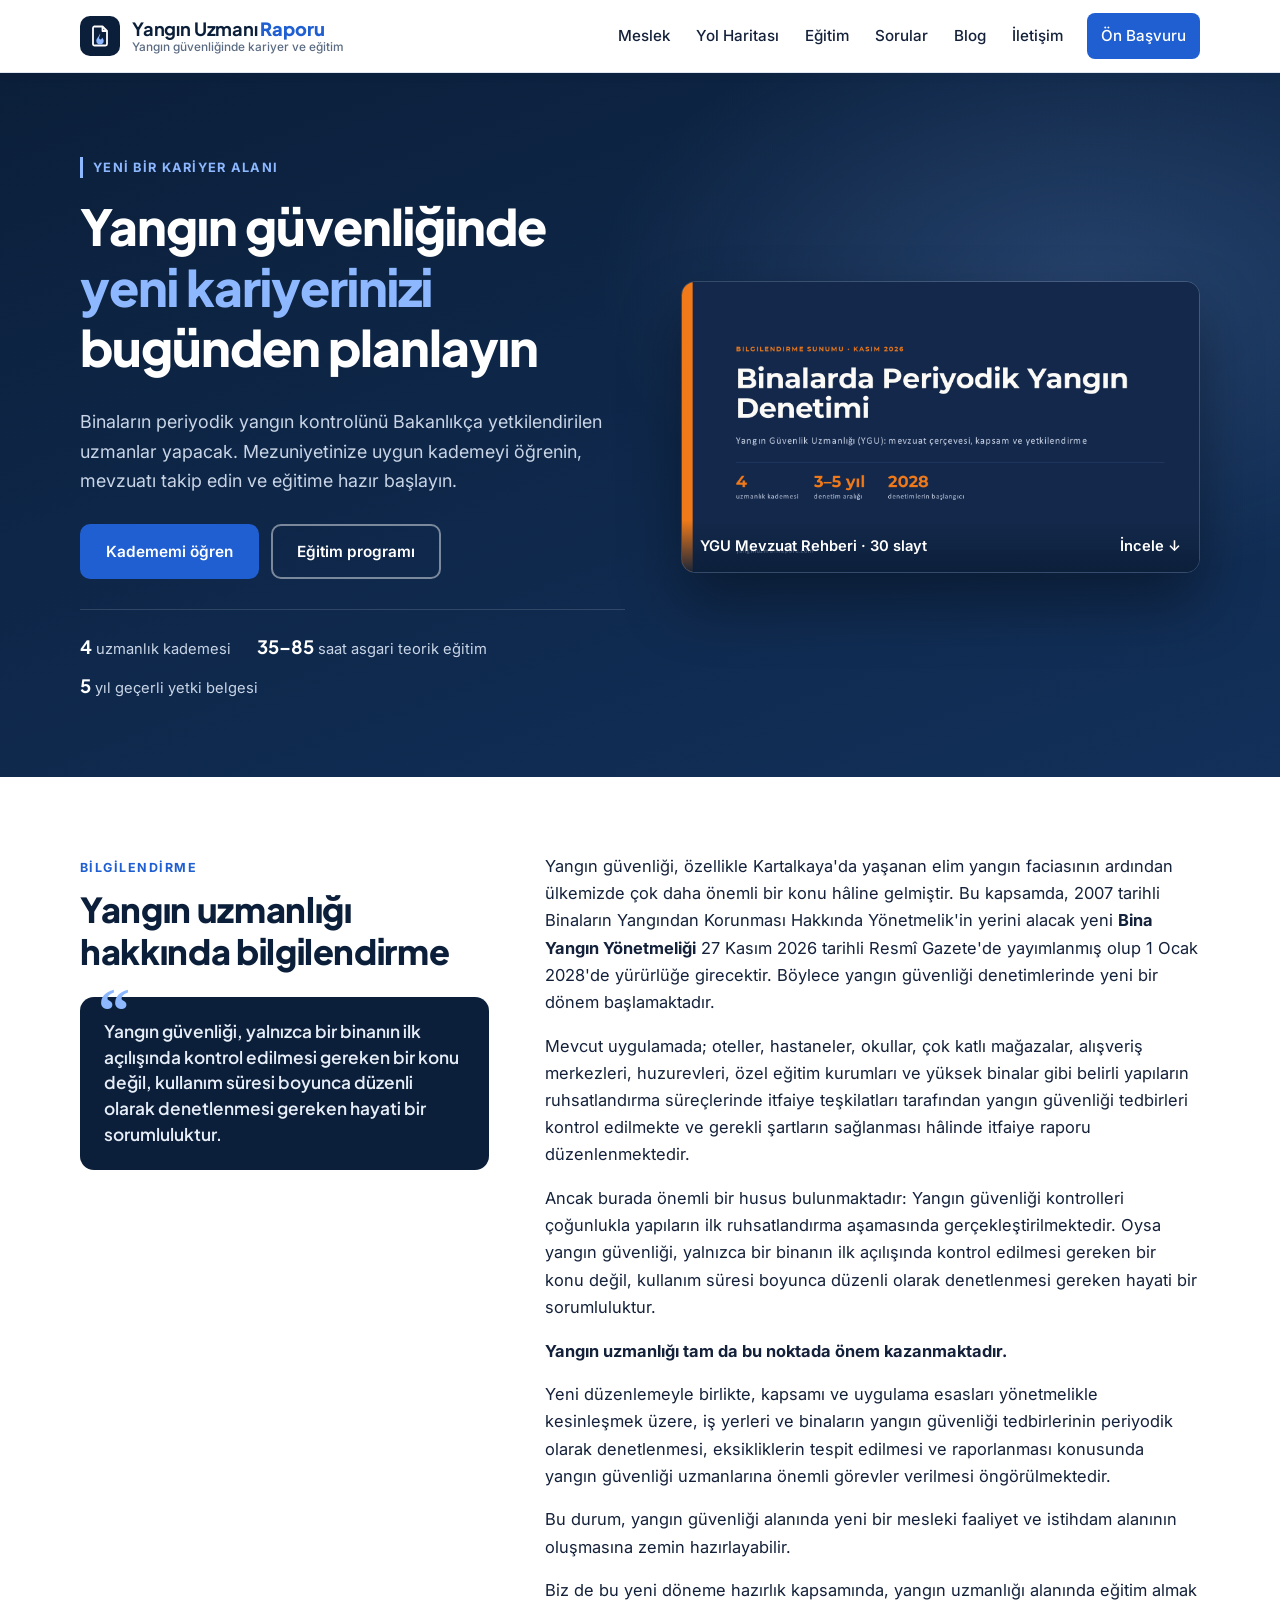
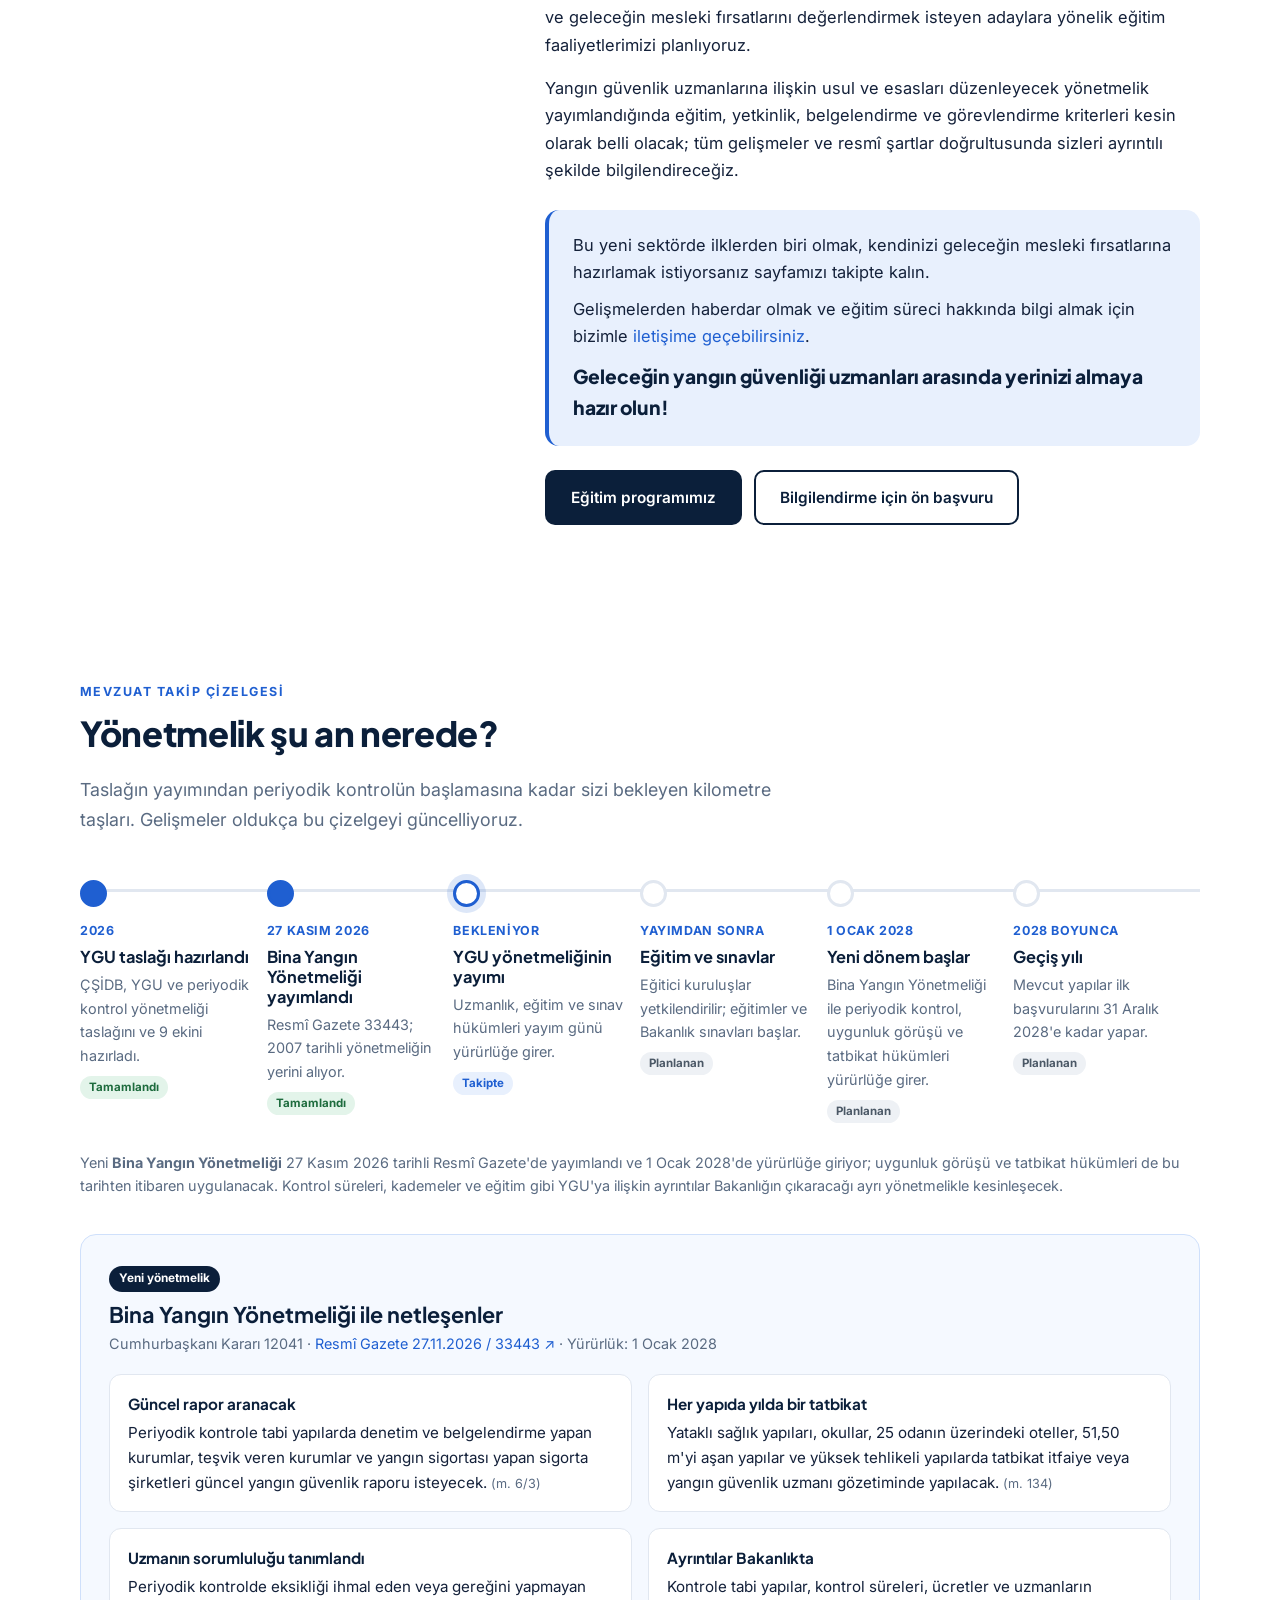
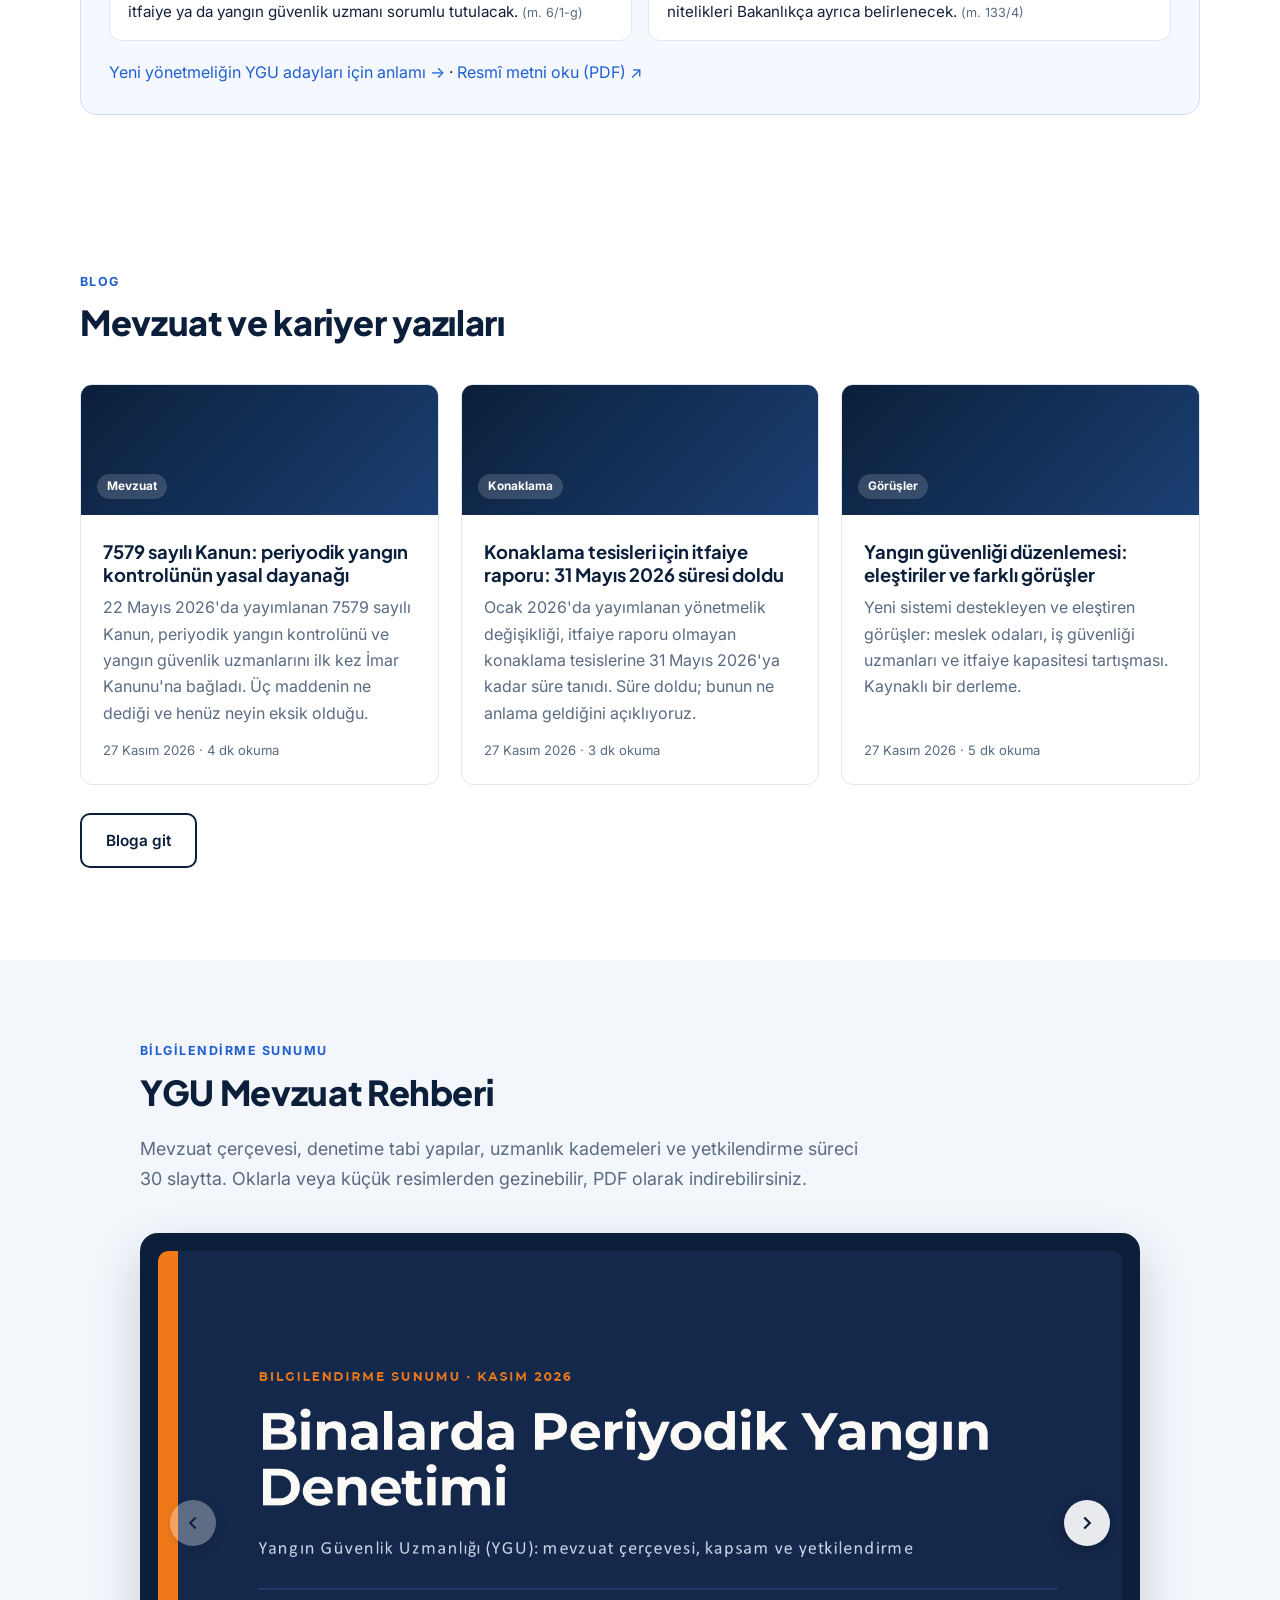
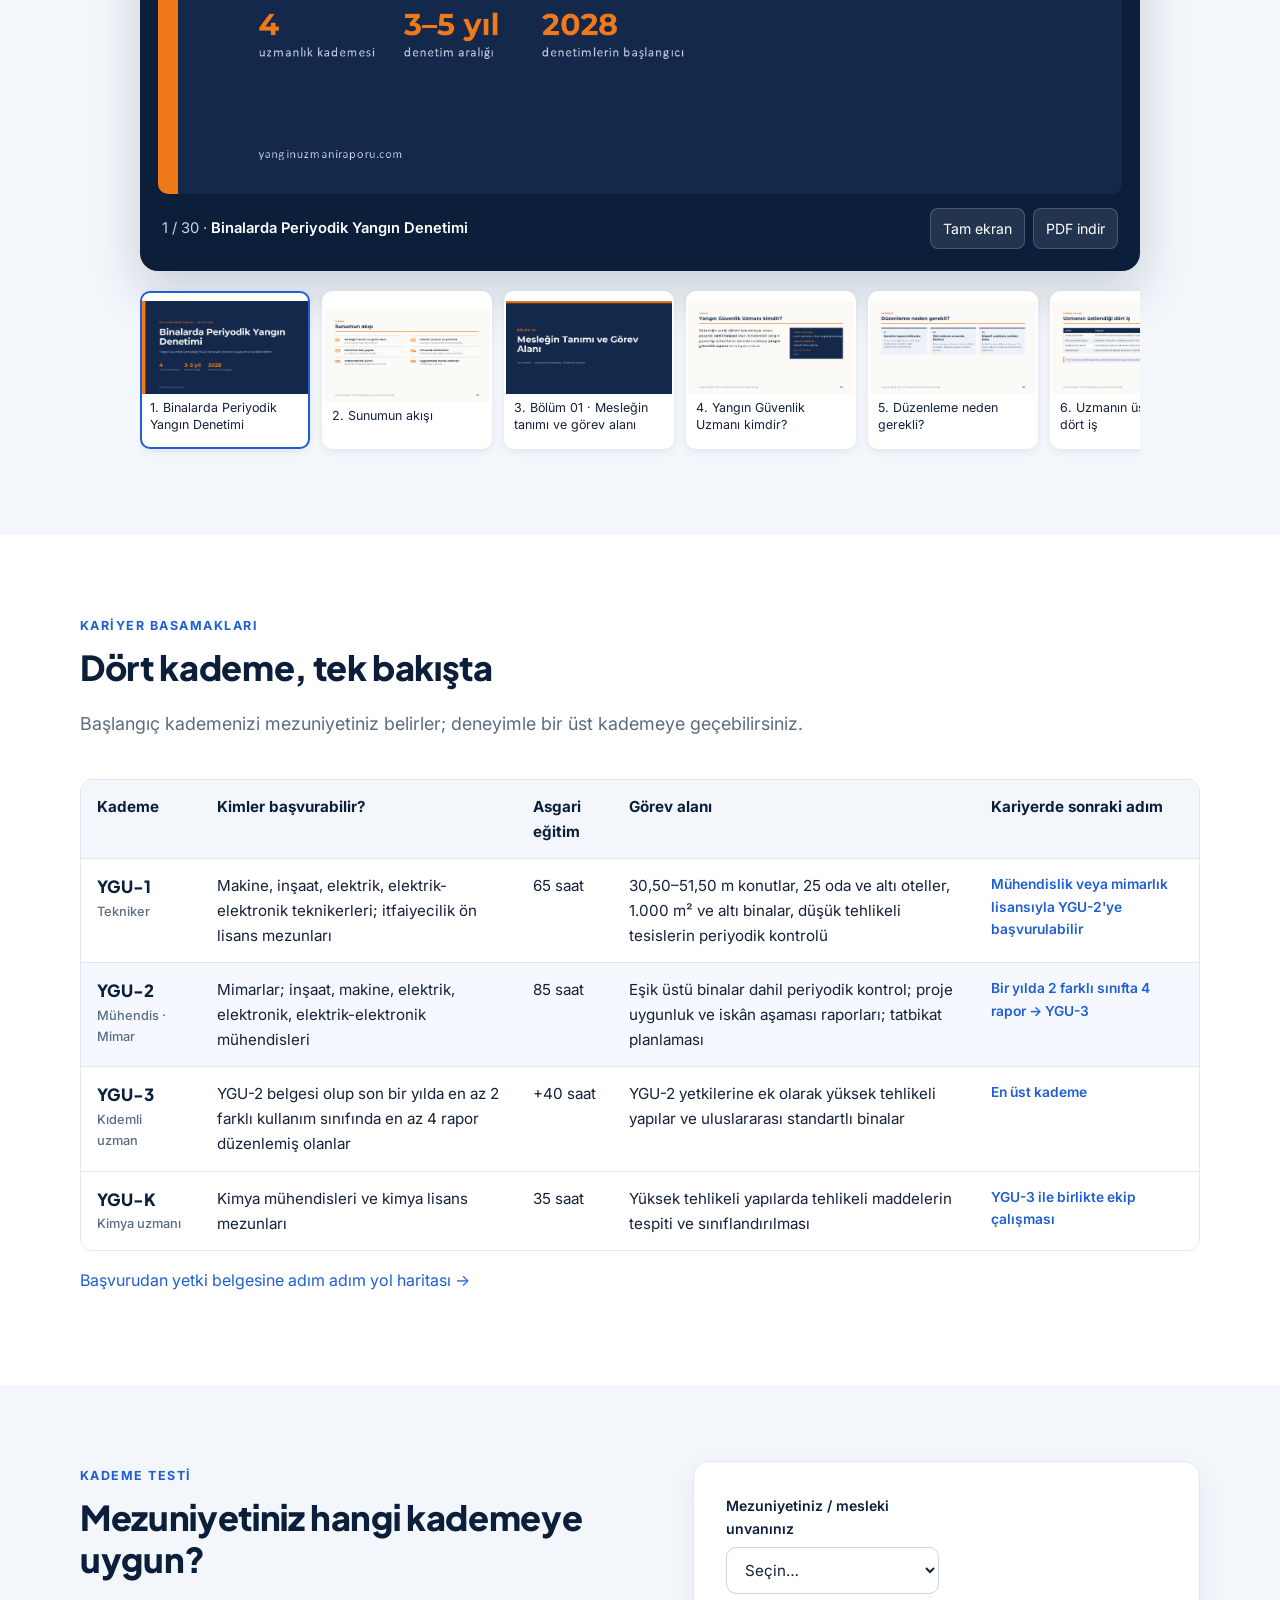
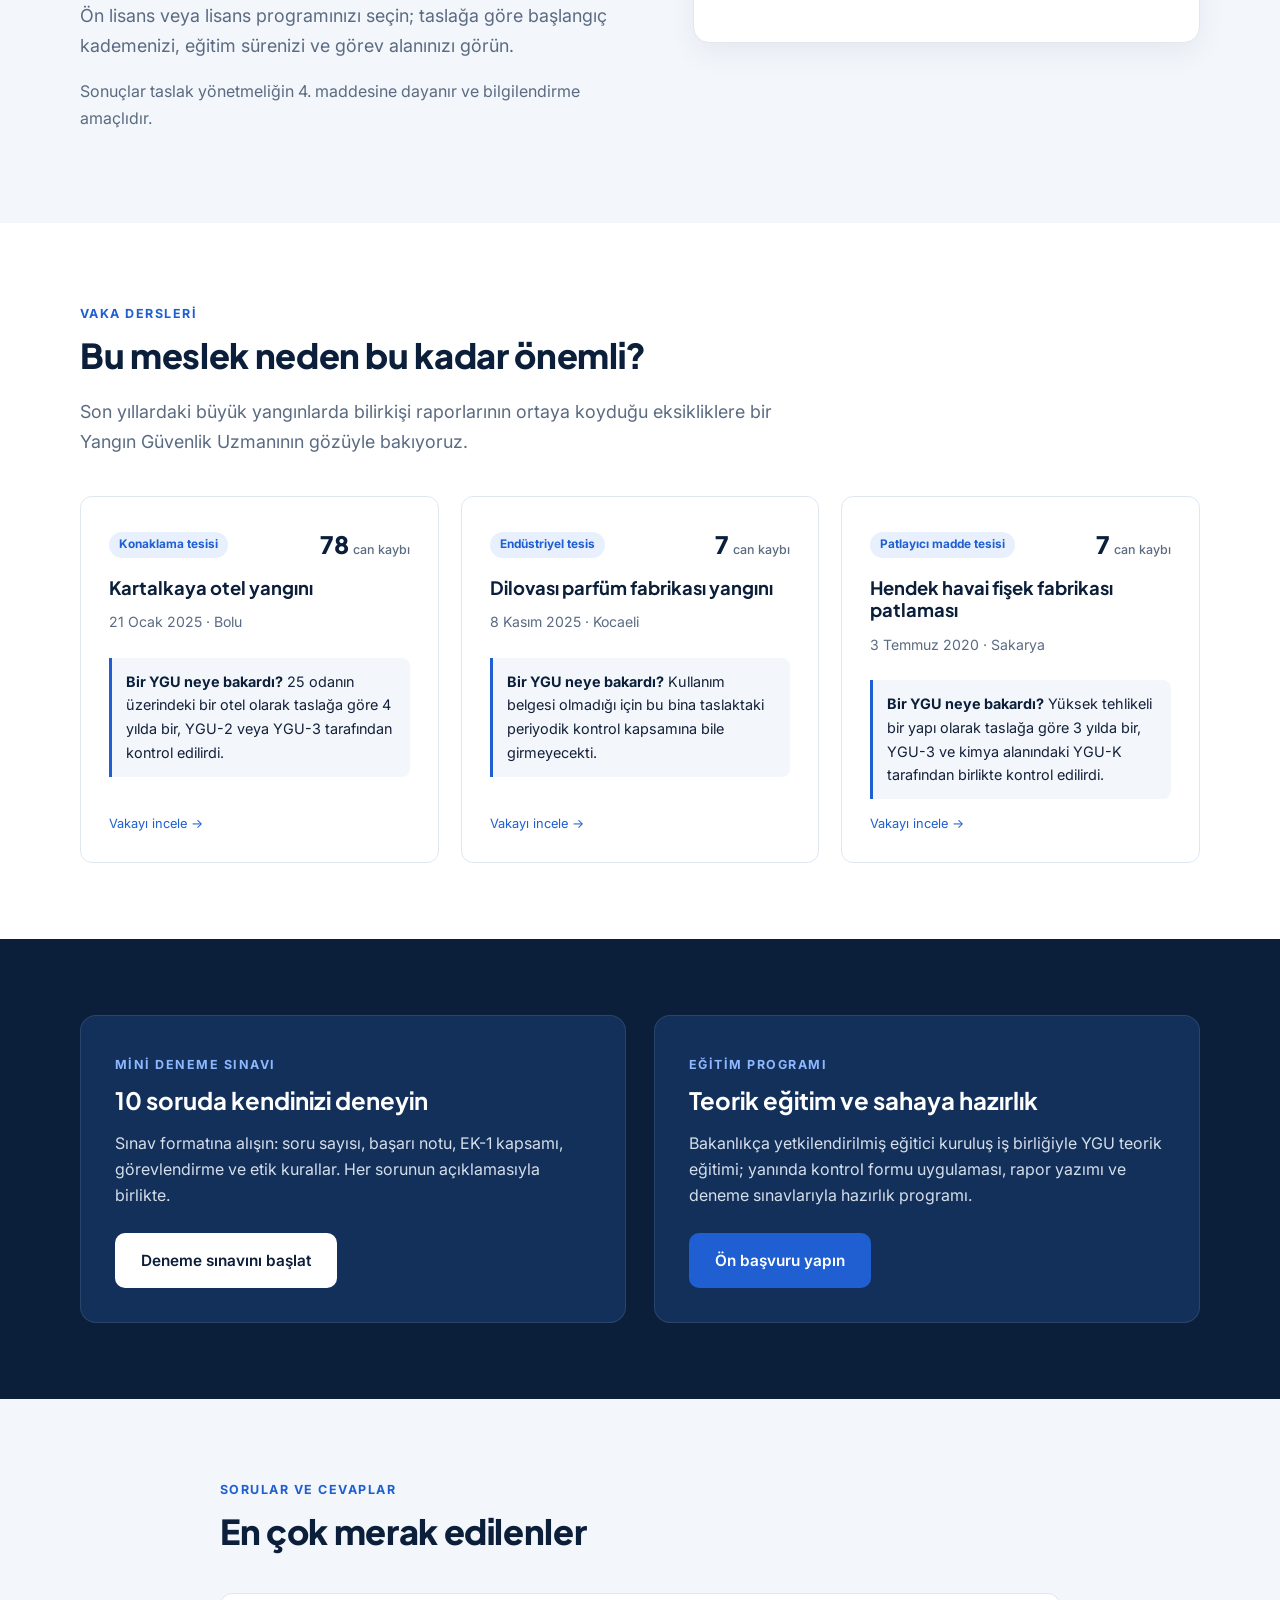
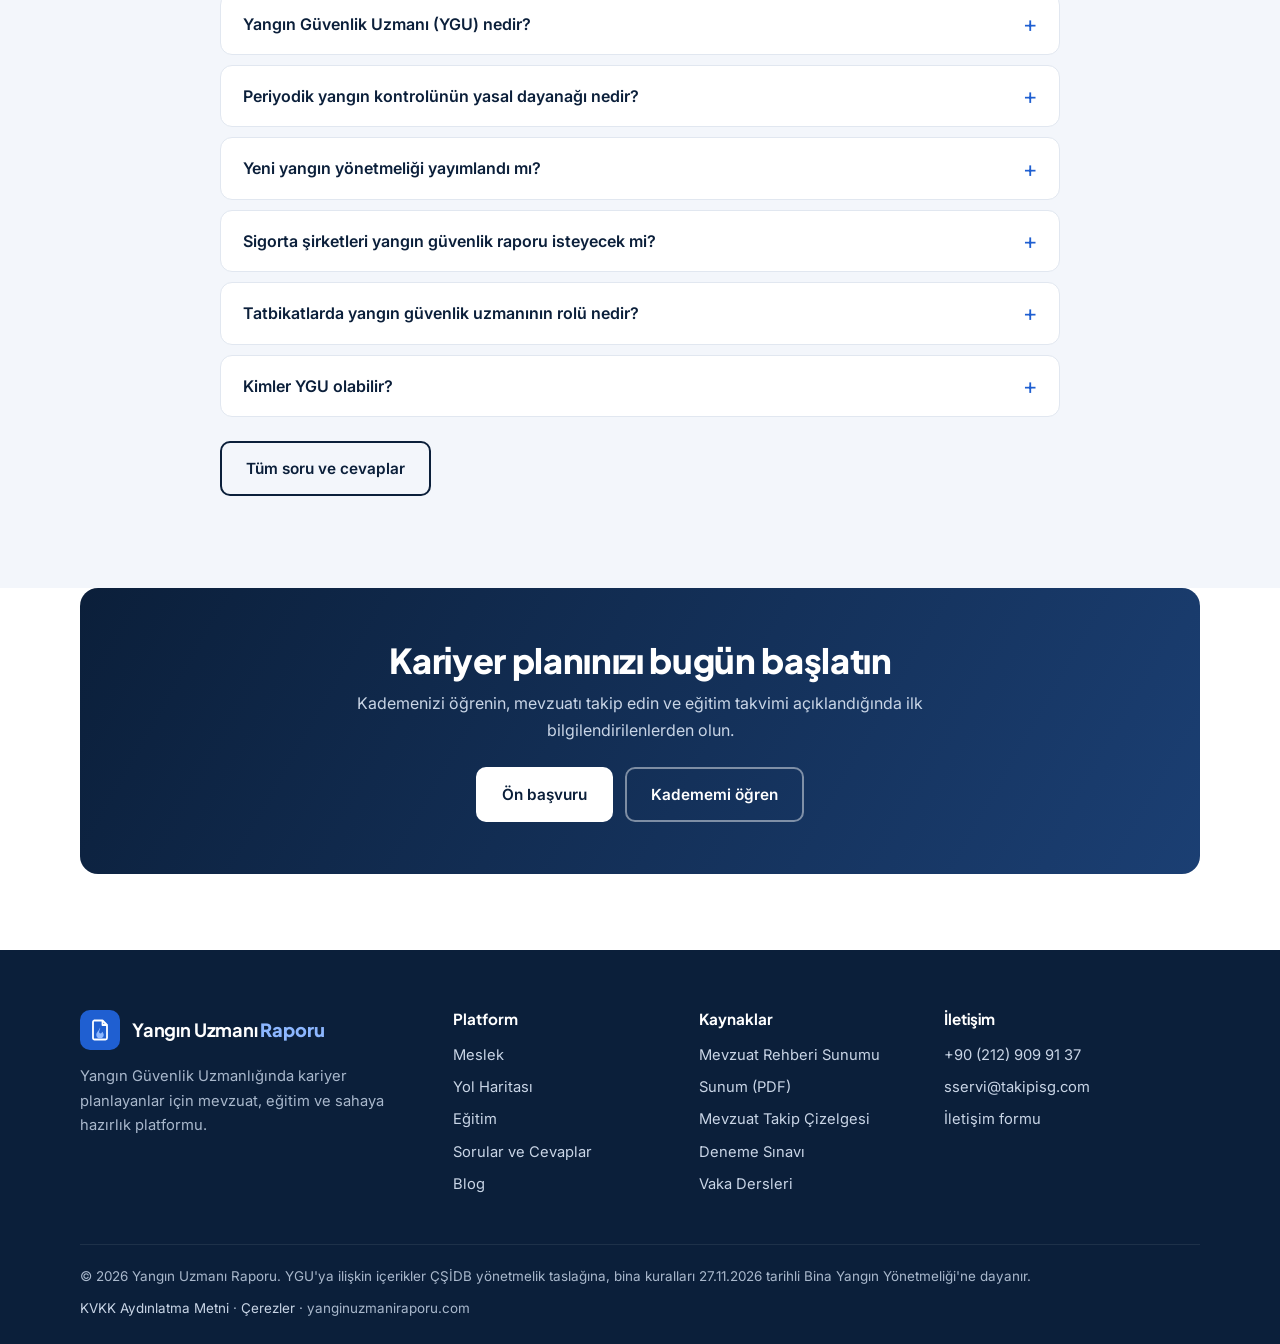
==== commit f2fff075: "Ana sayfa: iletişim çubuğu kaldırıldı, blog bölümü yukarı taşındı; 7579 sayılı Kanun ve konaklama it" ====
--- a/index.html
+++ b/index.html
@@ -102,6 +102,15 @@
   </div>
 </section>
 
+<!-- BLOG -->
+<section class="section">
+  <div class="container">
+    <div class="section-head"><span class="eyebrow">Blog</span><h2>Mevzuat ve kariyer yazıları</h2></div>
+    <div class="grid grid-3" id="home-blog"></div>
+    <p style="margin-top:28px"><a class="btn btn-outline" href="blog.html">Bloga git</a></p>
+  </div>
+</section>
+
 <!-- SUNUM -->
 <section class="section soft" id="sunum">
   <div class="container" style="max-width:1040px">
@@ -179,15 +188,6 @@
     <div class="section-head"><span class="eyebrow">Sorular ve cevaplar</span><h2>En çok merak edilenler</h2></div>
     <div id="home-sss"></div>
     <p style="margin-top:24px"><a class="btn btn-outline" href="sorular.html">Tüm soru ve cevaplar</a></p>
-  </div>
-</section>
-
-<!-- BLOG -->
-<section class="section">
-  <div class="container">
-    <div class="section-head"><span class="eyebrow">Blog</span><h2>Mevzuat ve kariyer yazıları</h2></div>
-    <div class="grid grid-3" id="home-blog"></div>
-    <p style="margin-top:28px"><a class="btn btn-outline" href="blog.html">Bloga git</a></p>
   </div>
 </section>
 
